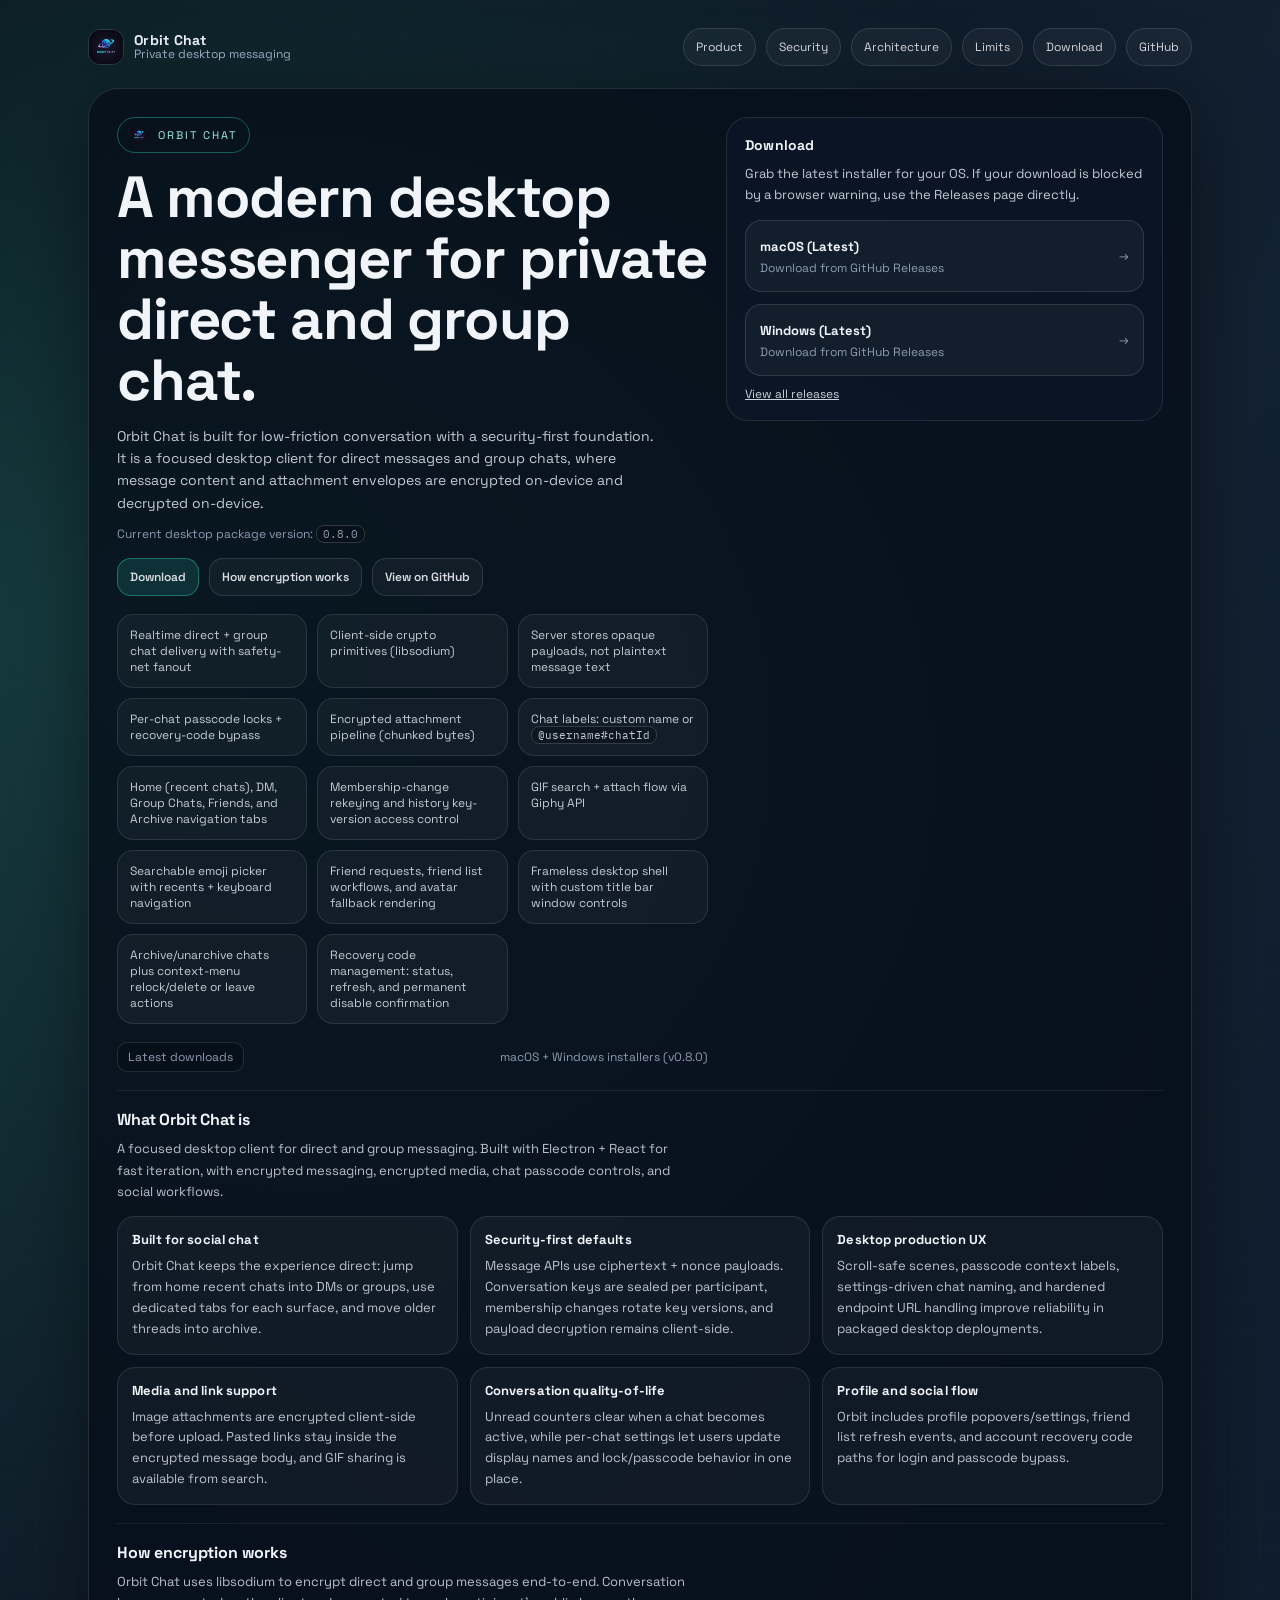
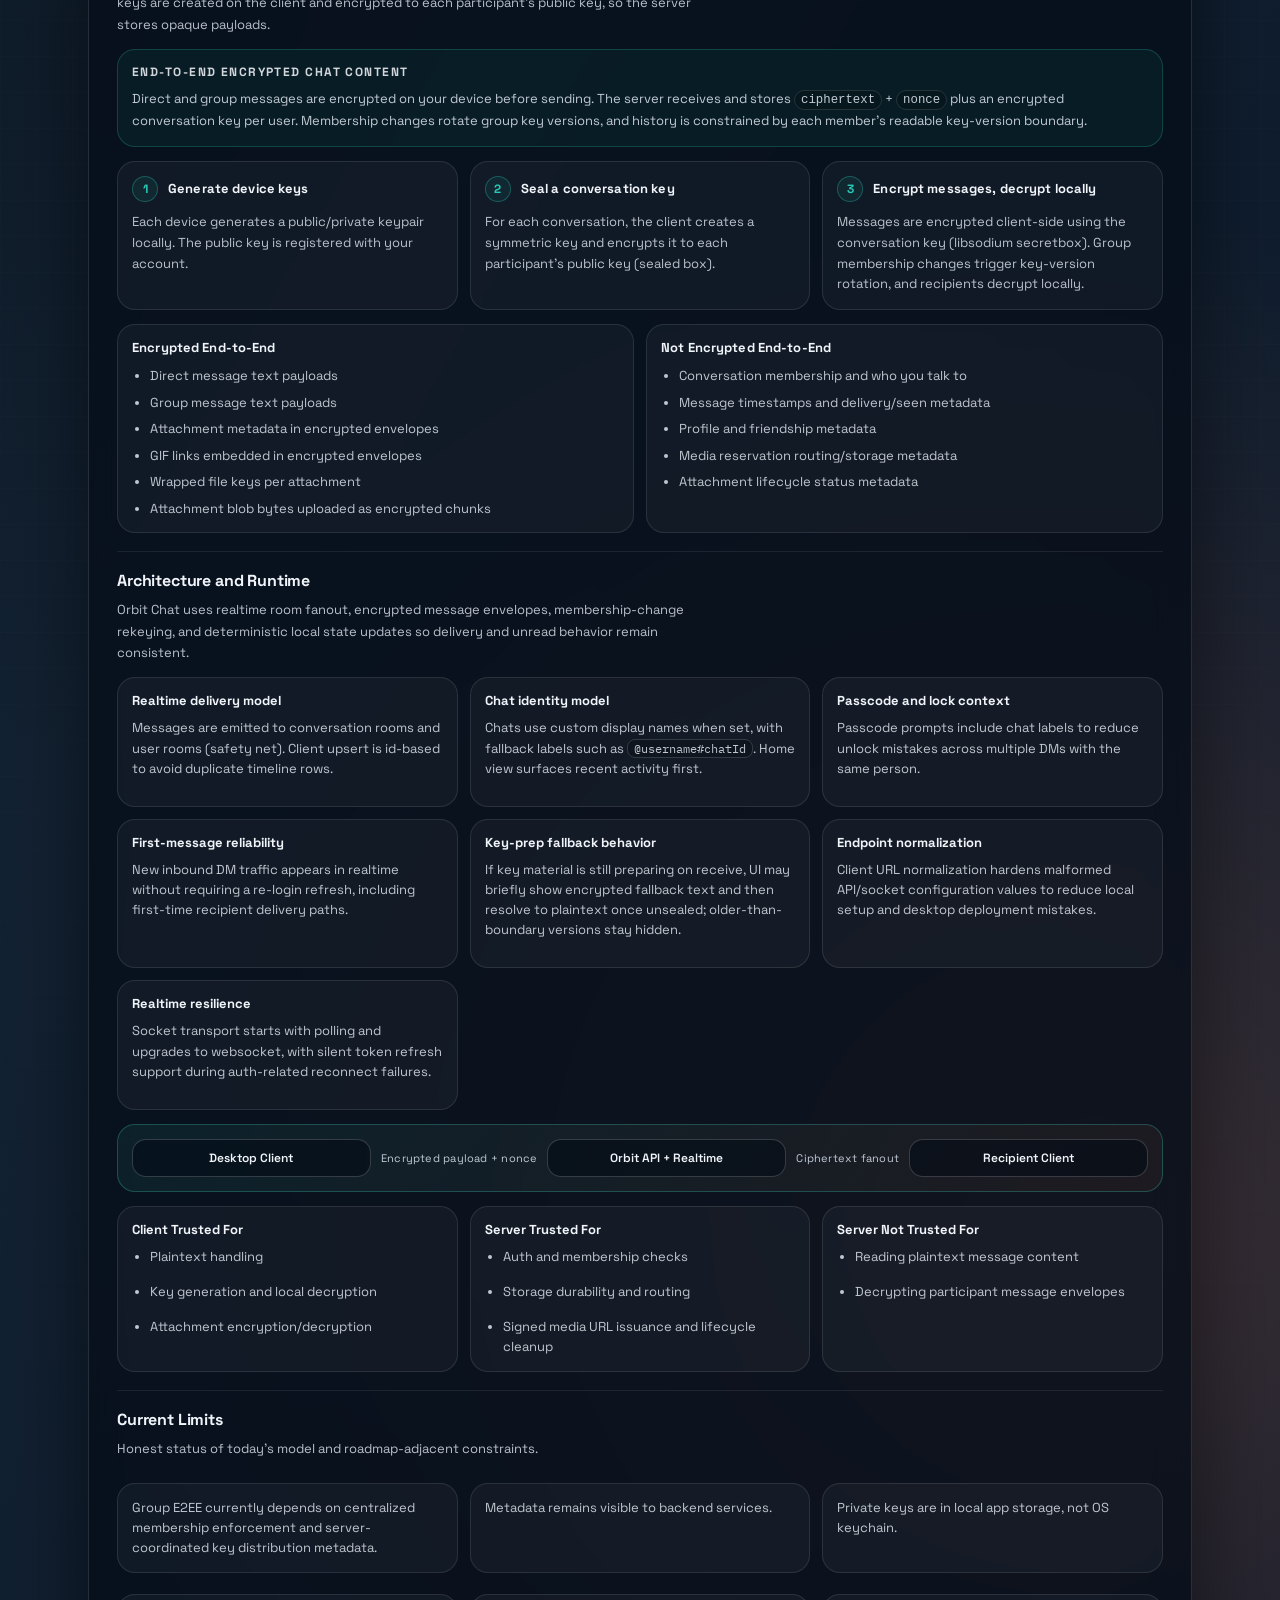
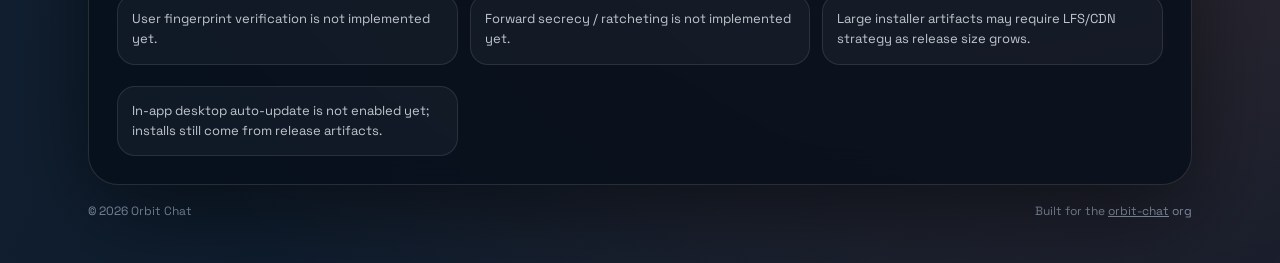
==== index.html @ 04cffc74 "Update index.html and add new binaries: bump version to 0.8.0 and enhance product descriptions" ====
<!doctype html>
<html lang="en">
  <head>
    <meta charset="UTF-8" />
    <meta name="viewport" content="width=device-width, initial-scale=1.0" />
    <title>Orbit Chat | Private Desktop Messaging</title>
    <meta
      name="description"
      content="Orbit Chat is a desktop-first private messenger with end-to-end encrypted direct and group chats, membership-change key rotation, encrypted attachments, realtime delivery, and passcode-locked chat controls."
    />

    <link rel="icon" href="assets/logo.png" />
    <link rel="preconnect" href="https://fonts.googleapis.com" />
    <link rel="preconnect" href="https://fonts.gstatic.com" crossorigin />
    <link href="https://fonts.googleapis.com/css2?family=Space+Grotesk:wght@400;500;600;700&family=IBM+Plex+Mono:wght@400;500&display=swap" rel="stylesheet" />

    <link rel="stylesheet" href="styles.css" />
  </head>
  <body>
    <div class="bg">
      <div class="container">
        <header class="nav">
          <a class="brand" href="#top" aria-label="Orbit Chat">
            <img class="logo" src="assets/logo.png" alt="Orbit Chat logo" />
            <span class="brand-title">
              <strong>Orbit Chat</strong>
              <span>Private desktop messaging</span>
            </span>
          </a>

          <nav class="nav-links" aria-label="Primary">
            <a class="pill" href="#product">Product</a>
            <a class="pill" href="#security">Security</a>
            <a class="pill" href="#architecture">Architecture</a>
            <a class="pill" href="#limits">Limits</a>
            <a class="pill" href="#download">Download</a>
            <a class="pill" href="https://github.com/orbit-chat/orbit-chat" target="_blank" rel="noreferrer">GitHub</a>
          </nav>
        </header>

        <main class="hero" id="top">
          <div class="hero-grid">
            <section>
              <div class="badge">
                <img src="assets/logo.png" alt="" aria-hidden="true" />
                Orbit Chat
              </div>

              <h1>A modern desktop messenger for private direct and group chat.</h1>
              <p class="lede">
                Orbit Chat is built for low-friction conversation with a security-first foundation. It is a focused desktop client for direct
                messages and group chats, where message content and attachment envelopes are encrypted on-device and decrypted on-device.
              </p>
              <p class="small">Current desktop package version: <span class="mono-inline">0.8.0</span></p>

              <div class="cta-row" aria-label="Primary actions">
                <a class="cta primary" href="#download">Download</a>
                <a class="cta" href="#security">How encryption works</a>
                <a class="cta" href="https://github.com/orbit-chat/orbit-chat" target="_blank" rel="noreferrer">View on GitHub</a>
              </div>

              <div class="feature-grid" aria-label="Highlights">
                <div class="feature">Realtime direct + group chat delivery with safety-net fanout</div>
                <div class="feature">Client-side crypto primitives (libsodium)</div>
                <div class="feature">Server stores opaque payloads, not plaintext message text</div>
                <div class="feature">Per-chat passcode locks + recovery-code bypass</div>
                <div class="feature">Encrypted attachment pipeline (chunked bytes)</div>
                <div class="feature">Chat labels: custom name or <span class="mono-inline">@username#chatId</span></div>
                <div class="feature">Home (recent chats), DM, Group Chats, Friends, and Archive navigation tabs</div>
                <div class="feature">Membership-change rekeying and history key-version access control</div>
                <div class="feature">GIF search + attach flow via Giphy API</div>
                <div class="feature">Searchable emoji picker with recents + keyboard navigation</div>
                <div class="feature">Friend requests, friend list workflows, and avatar fallback rendering</div>
                <div class="feature">Frameless desktop shell with custom title bar window controls</div>
                <div class="feature">Archive/unarchive chats plus context-menu relock/delete or leave actions</div>
                <div class="feature">Recovery code management: status, refresh, and permanent disable confirmation</div>
              </div>

              <div class="footer" style="margin-top: 18px">
                <div class="kbd" id="dl-status">Latest downloads</div>
                <div class="small">macOS + Windows installers (v0.8.0)</div>
              </div>
            </section>

            <aside class="card" id="download">
              <h2>Download</h2>
              <p>
                Grab the latest installer for your OS. If your download is blocked by a browser warning, use the Releases page directly.
              </p>

              <div class="downloads">
                <a
                  id="dl-macos"
                  class="dlbtn"
                  href="https://github.com/orbit-chat/orbit-chat/releases/latest"
                  aria-label="Download Orbit Chat for macOS"
                >
                  <div>
                    <strong>macOS (Latest)</strong>
                    <div><span>Download from GitHub Releases</span></div>
                  </div>
                  <span>→</span>
                </a>

                <a
                  id="dl-windows"
                  class="dlbtn"
                  href="https://github.com/orbit-chat/orbit-chat/releases/latest"
                  aria-label="Download Orbit Chat for Windows"
                >
                  <div>
                    <strong>Windows (Latest)</strong>
                    <div><span>Download from GitHub Releases</span></div>
                  </div>
                  <span>→</span>
                </a>
              </div>

              <div class="dl-meta">
                <a id="dl-all" href="https://github.com/orbit-chat/orbit-chat/releases/latest" target="_blank" rel="noreferrer">View all releases</a>
              </div>
            </aside>
          </div>

          <section class="section" id="product" aria-label="Product overview">
            <div class="section-head">
              <h2>What Orbit Chat is</h2>
              <p class="sublede">
                A focused desktop client for direct and group messaging. Built with Electron + React for fast iteration, with encrypted messaging,
                encrypted media, chat passcode controls, and social workflows.
              </p>
            </div>

            <div class="section-grid">
              <div class="panel">
                <h3>Built for social chat</h3>
                <p>
                  Orbit Chat keeps the experience direct: jump from home recent chats into DMs or groups, use dedicated tabs for each surface,
                  and move older threads into archive.
                </p>
              </div>
              <div class="panel">
                <h3>Security-first defaults</h3>
                <p>
                  Message APIs use ciphertext + nonce payloads. Conversation keys are sealed per participant, membership changes rotate key
                  versions, and payload decryption remains client-side.
                </p>
              </div>
              <div class="panel">
                <h3>Desktop production UX</h3>
                <p>
                  Scroll-safe scenes, passcode context labels, settings-driven chat naming, and hardened endpoint URL handling improve reliability in
                  packaged desktop deployments.
                </p>
              </div>
            </div>

            <div class="section-grid" style="margin-top: 12px">
              <div class="panel">
                <h3>Media and link support</h3>
                <p>
                  Image attachments are encrypted client-side before upload. Pasted links stay inside the encrypted message body, and GIF sharing is
                  available from search.
                </p>
              </div>
              <div class="panel">
                <h3>Conversation quality-of-life</h3>
                <p>
                  Unread counters clear when a chat becomes active, while per-chat settings let users update display names and lock/passcode behavior
                  in one place.
                </p>
              </div>
              <div class="panel">
                <h3>Profile and social flow</h3>
                <p>
                  Orbit includes profile popovers/settings, friend list refresh events, and account recovery code paths for login and passcode bypass.
                </p>
              </div>
            </div>
          </section>

          <section class="section" id="security" aria-label="Security and encryption">
            <div class="section-head">
              <h2>How encryption works</h2>
              <p class="sublede">
                Orbit Chat uses libsodium to encrypt direct and group messages end-to-end. Conversation keys are created on the client and encrypted
                to each participant’s public key, so the server stores opaque payloads.
              </p>
            </div>

            <div class="callout" role="note" aria-label="Encryption note">
              <div class="callout-title">End-to-end encrypted chat content</div>
              <div class="callout-body">
                Direct and group messages are encrypted on your device before sending. The server receives and stores
                <span class="mono">ciphertext</span> + <span class="mono">nonce</span> plus an encrypted conversation key per user.
                Membership changes rotate group key versions, and history is constrained by each member’s readable key-version boundary.
              </div>
            </div>

            <div class="steps" aria-label="Encryption steps">
              <div class="step">
                <div class="step-top">
                  <span class="step-num">1</span>
                  <h3>Generate device keys</h3>
                </div>
                <p>
                  Each device generates a public/private keypair locally. The public key is registered with your account.
                </p>
              </div>

              <div class="step">
                <div class="step-top">
                  <span class="step-num">2</span>
                  <h3>Seal a conversation key</h3>
                </div>
                <p>
                  For each conversation, the client creates a symmetric key and encrypts it to each participant’s public key (sealed box).
                </p>
              </div>

              <div class="step">
                <div class="step-top">
                  <span class="step-num">3</span>
                  <h3>Encrypt messages, decrypt locally</h3>
                </div>
                <p>
                  Messages are encrypted client-side using the conversation key (libsodium secretbox). Group membership changes trigger key-version
                  rotation, and recipients decrypt locally.
                </p>
              </div>
            </div>

            <div class="split-lists">
              <div class="list-card">
                <h3>Encrypted End-to-End</h3>
                <ul>
                  <li>Direct message text payloads</li>
                  <li>Group message text payloads</li>
                  <li>Attachment metadata in encrypted envelopes</li>
                  <li>GIF links embedded in encrypted envelopes</li>
                  <li>Wrapped file keys per attachment</li>
                  <li>Attachment blob bytes uploaded as encrypted chunks</li>
                </ul>
              </div>
              <div class="list-card">
                <h3>Not Encrypted End-to-End</h3>
                <ul>
                  <li>Conversation membership and who you talk to</li>
                  <li>Message timestamps and delivery/seen metadata</li>
                  <li>Profile and friendship metadata</li>
                  <li>Media reservation routing/storage metadata</li>
                  <li>Attachment lifecycle status metadata</li>
                </ul>
              </div>
            </div>
          </section>

          <section class="section" id="architecture" aria-label="Architecture details">
            <div class="section-head">
              <h2>Architecture and Runtime</h2>
              <p class="sublede">
                Orbit Chat uses realtime room fanout, encrypted message envelopes, membership-change rekeying, and deterministic local state updates
                so delivery and unread behavior remain consistent.
              </p>
            </div>

            <div class="runtime-grid">
              <div class="runtime-card">
                <h3>Realtime delivery model</h3>
                <p>Messages are emitted to conversation rooms and user rooms (safety net). Client upsert is id-based to avoid duplicate timeline rows.</p>
              </div>
              <div class="runtime-card">
                <h3>Chat identity model</h3>
                <p>Chats use custom display names when set, with fallback labels such as <span class="mono-inline">@username#chatId</span>. Home view surfaces recent activity first.</p>
              </div>
              <div class="runtime-card">
                <h3>Passcode and lock context</h3>
                <p>Passcode prompts include chat labels to reduce unlock mistakes across multiple DMs with the same person.</p>
              </div>
            </div>

            <div class="runtime-grid" style="margin-top: 12px">
              <div class="runtime-card">
                <h3>First-message reliability</h3>
                <p>New inbound DM traffic appears in realtime without requiring a re-login refresh, including first-time recipient delivery paths.</p>
              </div>
              <div class="runtime-card">
                <h3>Key-prep fallback behavior</h3>
                <p>If key material is still preparing on receive, UI may briefly show encrypted fallback text and then resolve to plaintext once unsealed; older-than-boundary versions stay hidden.</p>
              </div>
              <div class="runtime-card">
                <h3>Endpoint normalization</h3>
                <p>Client URL normalization hardens malformed API/socket configuration values to reduce local setup and desktop deployment mistakes.</p>
              </div>
              <div class="runtime-card">
                <h3>Realtime resilience</h3>
                <p>Socket transport starts with polling and upgrades to websocket, with silent token refresh support during auth-related reconnect failures.</p>
              </div>
            </div>

            <div class="arch-flow" aria-label="System flow overview">
              <div class="flow-node">Desktop Client</div>
              <div class="flow-arrow">Encrypted payload + nonce</div>
              <div class="flow-node">Orbit API + Realtime</div>
              <div class="flow-arrow">Ciphertext fanout</div>
              <div class="flow-node">Recipient Client</div>
            </div>

            <div class="trust-grid">
              <div class="trust-card">
                <h3>Client Trusted For</h3>
                <ul>
                  <li>Plaintext handling</li>
                  <li>Key generation and local decryption</li>
                  <li>Attachment encryption/decryption</li>
                </ul>
              </div>
              <div class="trust-card">
                <h3>Server Trusted For</h3>
                <ul>
                  <li>Auth and membership checks</li>
                  <li>Storage durability and routing</li>
                  <li>Signed media URL issuance and lifecycle cleanup</li>
                </ul>
              </div>
              <div class="trust-card">
                <h3>Server Not Trusted For</h3>
                <ul>
                  <li>Reading plaintext message content</li>
                  <li>Decrypting participant message envelopes</li>
                </ul>
              </div>
            </div>
          </section>

          <section class="section" id="limits" aria-label="Current limits">
            <div class="section-head">
              <h2>Current Limits</h2>
              <p class="sublede">
                Honest status of today’s model and roadmap-adjacent constraints.
              </p>
            </div>

            <div class="limits-grid">
              <div class="limit">Group E2EE currently depends on centralized membership enforcement and server-coordinated key distribution metadata.</div>
              <div class="limit">Metadata remains visible to backend services.</div>
              <div class="limit">Private keys are in local app storage, not OS keychain.</div>
              <div class="limit">User fingerprint verification is not implemented yet.</div>
              <div class="limit">Forward secrecy / ratcheting is not implemented yet.</div>
              <div class="limit">Large installer artifacts may require LFS/CDN strategy as release size grows.</div>
              <div class="limit">In-app desktop auto-update is not enabled yet; installs still come from release artifacts.</div>
            </div>
          </section>
        </main>

        <footer class="footer">
          <div>© <span id="year"></span> Orbit Chat</div>
          <div class="small">Built for the <a href="https://github.com/orbit-chat" target="_blank" rel="noreferrer">orbit-chat</a> org</div>
        </footer>
      </div>
    </div>

    <script>
      document.getElementById("year").textContent = String(new Date().getFullYear());
    </script>
  </body>
</html>
---- styles.css ----
:root {
  --bg0: #071018;
  --bg1: #0b1420;
  --panel: rgba(6, 14, 25, 0.78);
  --panel2: rgba(12, 24, 41, 0.74);
  --border: rgba(255, 255, 255, 0.12);
  --text: #f1f5f9;
  --muted: #9fb4cc;
  --accent: #47dfc6;
  --accent-warm: #ff8a5b;
  --danger: #fb7185;
  --shadow: 0 24px 90px rgba(0, 0, 0, 0.5);
}

* {
  box-sizing: border-box;
}

html,
body {
  height: 100%;
}

html {
  scroll-behavior: smooth;
}

body {
  margin: 0;
  font-family: "Space Grotesk", "Segoe UI", system-ui, -apple-system, sans-serif;
  color: var(--text);
  background: var(--bg1);
}

a {
  color: inherit;
}

a:focus-visible,
button:focus-visible {
  outline: 2px solid rgba(45, 212, 191, 0.55);
  outline-offset: 2px;
}

.bg {
  min-height: 100vh;
  position: relative;
  overflow: hidden;
  background: var(--bg1);
}

.bg::before {
  content: "";
  position: absolute;
  inset: 0;
  pointer-events: none;
  background:
    radial-gradient(circle at 10% 18%, rgba(71, 223, 198, 0.2), transparent 33%),
    radial-gradient(circle at 86% 82%, rgba(255, 138, 91, 0.18), transparent 34%),
    linear-gradient(120deg, var(--bg0) 0%, #132233 44%, #0a1729 100%);
}

.bg::after {
  content: "";
  position: absolute;
  inset: 0;
  pointer-events: none;
  background-image: linear-gradient(rgba(255, 255, 255, 0.04) 1px, transparent 1px),
    linear-gradient(90deg, rgba(255, 255, 255, 0.03) 1px, transparent 1px);
  background-size: 36px 36px;
  mask-image: radial-gradient(circle at center, black 35%, transparent 100%);
  opacity: 0.28;
}

.container {
  position: relative;
  z-index: 1;
  max-width: 1140px;
  margin: 0 auto;
  padding: 28px 18px 44px;
}

.nav {
  display: flex;
  align-items: center;
  justify-content: space-between;
  gap: 12px;
}

.brand {
  display: inline-flex;
  align-items: center;
  gap: 10px;
  text-decoration: none;
}

.logo {
  width: 36px;
  height: 36px;
  border-radius: 12px;
  object-fit: cover;
  border: 1px solid rgba(255, 255, 255, 0.12);
}

.brand-title {
  display: flex;
  flex-direction: column;
  line-height: 1.1;
}

.brand-title strong {
  font-size: 14px;
  letter-spacing: 0.02em;
}

.brand-title span {
  font-size: 12px;
  color: var(--muted);
}

.nav-links {
  display: inline-flex;
  align-items: center;
  gap: 10px;
}

.pill {
  display: inline-flex;
  align-items: center;
  gap: 8px;
  padding: 10px 12px;
  border-radius: 999px;
  border: 1px solid rgba(255, 255, 255, 0.12);
  background: rgba(255, 255, 255, 0.04);
  text-decoration: none;
  font-size: 12px;
  color: rgba(229, 231, 235, 0.95);
  transition: transform 260ms cubic-bezier(0.22, 1, 0.36, 1), border-color 260ms ease, background 260ms ease, box-shadow 260ms ease;
}

.pill:hover {
  transform: translateY(-2px);
  border-color: rgba(255, 255, 255, 0.22);
  background: rgba(255, 255, 255, 0.06);
  box-shadow: 0 10px 24px rgba(0, 0, 0, 0.24);
}

.pill:active {
  transform: translateY(-1px) scale(0.99);
}

.hero {
  margin-top: 22px;
  border-radius: 30px;
  border: 1px solid var(--border);
  background: var(--panel);
  box-shadow: var(--shadow);
  backdrop-filter: blur(18px);
  -webkit-backdrop-filter: blur(18px);
  padding: 28px;
}

.hero-grid {
  display: grid;
  gap: 18px;
}

@media (min-width: 920px) {
  .hero-grid {
    grid-template-columns: 1.15fr 0.85fr;
    align-items: start;
  }
}

.badge {
  display: inline-flex;
  align-items: center;
  gap: 10px;
  border-radius: 999px;
  border: 1px solid rgba(45, 212, 191, 0.38);
  padding: 8px 12px;
  font-size: 11px;
  text-transform: uppercase;
  letter-spacing: 0.18em;
  color: #9af4e4;
  width: fit-content;
}

.badge img {
  width: 18px;
  height: 18px;
  border-radius: 999px;
  object-fit: cover;
}

h1 {
  margin: 14px 0 0;
  font-size: 42px;
  line-height: 1.05;
  letter-spacing: -0.02em;
}

@media (min-width: 680px) {
  h1 {
    font-size: 58px;
  }
}

.lede {
  margin: 14px 0 0;
  color: rgba(226, 232, 240, 0.86);
  font-size: 14px;
  line-height: 1.6;
  max-width: 60ch;
}

.cta-row {
  margin-top: 16px;
  display: flex;
  flex-wrap: wrap;
  gap: 10px;
}

.cta {
  display: inline-flex;
  align-items: center;
  justify-content: center;
  padding: 10px 12px;
  border-radius: 14px;
  border: 1px solid rgba(255, 255, 255, 0.12);
  background: rgba(255, 255, 255, 0.04);
  text-decoration: none;
  font-size: 12px;
  font-weight: 600;
  color: rgba(229, 231, 235, 0.95);
  transition: transform 260ms cubic-bezier(0.22, 1, 0.36, 1), border-color 260ms ease, background 260ms ease, box-shadow 260ms ease;
}

.cta:hover {
  transform: translateY(-2px);
  border-color: rgba(255, 255, 255, 0.22);
  background: rgba(255, 255, 255, 0.06);
  box-shadow: 0 10px 24px rgba(0, 0, 0, 0.24);
}

.cta:active {
  transform: translateY(-1px) scale(0.99);
}

.cta.primary {
  border-color: rgba(45, 212, 191, 0.4);
  background: rgba(45, 212, 191, 0.14);
}

.cta.primary:hover {
  border-color: rgba(45, 212, 191, 0.55);
  background: rgba(45, 212, 191, 0.18);
}

.feature-grid {
  margin-top: 18px;
  display: grid;
  gap: 10px;
}

@media (min-width: 640px) {
  .feature-grid {
    grid-template-columns: repeat(2, 1fr);
  }
}

@media (min-width: 980px) {
  .feature-grid {
    grid-template-columns: repeat(3, 1fr);
  }
}

.feature {
  border-radius: 16px;
  border: 1px solid rgba(255, 255, 255, 0.1);
  background: rgba(255, 255, 255, 0.04);
  padding: 12px;
  font-size: 12px;
  color: rgba(226, 232, 240, 0.86);
}

.mono-inline {
  font-family: "IBM Plex Mono", ui-monospace, SFMono-Regular, Menlo, Monaco, Consolas, "Liberation Mono", "Courier New", monospace;
  font-size: 0.92em;
  padding: 1px 6px;
  border-radius: 8px;
  border: 1px solid rgba(255, 255, 255, 0.16);
  background: rgba(0, 0, 0, 0.2);
}

.card {
  border-radius: 22px;
  border: 1px solid rgba(255, 255, 255, 0.1);
  background: var(--panel2);
  padding: 18px;
}

.card h2 {
  margin: 0;
  font-size: 14px;
  letter-spacing: 0.01em;
}

.card p {
  margin: 10px 0 0;
  font-size: 13px;
  line-height: 1.6;
  color: rgba(226, 232, 240, 0.86);
}

.downloads {
  display: grid;
  gap: 12px;
  margin-top: 14px;
}

.dlbtn {
  display: flex;
  align-items: center;
  justify-content: space-between;
  gap: 12px;
  width: 100%;
  border: 1px solid rgba(255, 255, 255, 0.12);
  background: rgba(255, 255, 255, 0.04);
  color: var(--text);
  border-radius: 16px;
  padding: 14px 14px;
  text-decoration: none;
  transition: transform 280ms cubic-bezier(0.22, 1, 0.36, 1), border-color 280ms ease, background 280ms ease, box-shadow 280ms ease;
}

.dlbtn:hover {
  transform: translateY(-2px);
  border-color: rgba(45, 212, 191, 0.35);
  background: rgba(45, 212, 191, 0.07);
  box-shadow: 0 12px 28px rgba(10, 20, 30, 0.35);
}

.dlbtn:active {
  transform: translateY(-1px) scale(0.995);
}

.dlbtn strong {
  font-size: 13px;
}

.section {
  margin-top: 18px;
  padding-top: 18px;
  border-top: 1px solid rgba(255, 255, 255, 0.08);
}

.section-head {
  display: grid;
  gap: 8px;
}

.section h2 {
  margin: 0;
  font-size: 16px;
  letter-spacing: -0.01em;
}

.sublede {
  margin: 0;
  max-width: 72ch;
  color: rgba(226, 232, 240, 0.82);
  font-size: 13px;
  line-height: 1.65;
}

.section-grid {
  margin-top: 14px;
  display: grid;
  gap: 12px;
}

@media (min-width: 860px) {
  .section-grid {
    grid-template-columns: repeat(3, 1fr);
  }
}

.panel {
  border-radius: 18px;
  border: 1px solid rgba(255, 255, 255, 0.1);
  background: rgba(255, 255, 255, 0.04);
  padding: 14px;
}

.panel h3 {
  margin: 0;
  font-size: 13px;
  letter-spacing: 0.01em;
}

.panel p {
  margin: 8px 0 0;
  font-size: 13px;
  line-height: 1.6;
  color: rgba(226, 232, 240, 0.82);
}

.callout {
  margin-top: 14px;
  border-radius: 18px;
  border: 1px solid rgba(45, 212, 191, 0.22);
  background: rgba(45, 212, 191, 0.06);
  padding: 14px;
}

.callout-title {
  font-size: 12px;
  letter-spacing: 0.12em;
  text-transform: uppercase;
  color: rgba(229, 231, 235, 0.92);
  font-weight: 700;
}

.callout-body {
  margin-top: 8px;
  color: rgba(226, 232, 240, 0.86);
  font-size: 13px;
  line-height: 1.65;
}

.mono {
  font-family: ui-monospace, SFMono-Regular, Menlo, Monaco, Consolas, "Liberation Mono", "Courier New", monospace;
  font-size: 0.95em;
  padding: 2px 6px;
  border-radius: 10px;
  border: 1px solid rgba(255, 255, 255, 0.12);
  background: rgba(0, 0, 0, 0.2);
}

.steps {
  margin-top: 14px;
  display: grid;
  gap: 12px;
}

@media (min-width: 860px) {
  .steps {
    grid-template-columns: repeat(3, 1fr);
  }
}

.step {
  border-radius: 18px;
  border: 1px solid rgba(255, 255, 255, 0.1);
  background: rgba(255, 255, 255, 0.04);
  padding: 14px;
}

.step-top {
  display: flex;
  align-items: center;
  gap: 10px;
}

.step-num {
  width: 26px;
  height: 26px;
  border-radius: 999px;
  display: inline-flex;
  align-items: center;
  justify-content: center;
  font-weight: 700;
  font-size: 12px;
  border: 1px solid rgba(45, 212, 191, 0.3);
  color: rgba(45, 212, 191, 0.95);
  background: rgba(45, 212, 191, 0.08);
}

.step h3 {
  margin: 0;
  font-size: 13px;
  letter-spacing: 0.01em;
}

.step p {
  margin: 10px 0 0;
  font-size: 13px;
  line-height: 1.6;
  color: rgba(226, 232, 240, 0.82);
}

.split-lists {
  margin-top: 14px;
  display: grid;
  gap: 12px;
}

@media (min-width: 860px) {
  .split-lists {
    grid-template-columns: repeat(2, 1fr);
  }
}

.list-card {
  border-radius: 18px;
  border: 1px solid rgba(255, 255, 255, 0.1);
  background: rgba(255, 255, 255, 0.04);
  padding: 14px;
}

.list-card h3 {
  margin: 0;
  font-size: 13px;
  letter-spacing: 0.01em;
}

.list-card ul {
  margin: 10px 0 0;
  padding-left: 18px;
  display: grid;
  gap: 7px;
}

.list-card li {
  color: rgba(226, 232, 240, 0.84);
  font-size: 13px;
  line-height: 1.5;
}

.runtime-grid,
.trust-grid,
.limits-grid {
  margin-top: 14px;
  display: grid;
  gap: 12px;
}

@media (min-width: 860px) {
  .runtime-grid,
  .trust-grid,
  .limits-grid {
    grid-template-columns: repeat(3, 1fr);
  }
}

.runtime-card,
.trust-card,
.limit {
  border-radius: 18px;
  border: 1px solid rgba(255, 255, 255, 0.1);
  background: rgba(255, 255, 255, 0.04);
  padding: 14px;
}

.runtime-card h3,
.trust-card h3 {
  margin: 0;
  font-size: 13px;
}

.runtime-card p,
.trust-card li,
.limit {
  margin-top: 9px;
  color: rgba(226, 232, 240, 0.84);
  font-size: 13px;
  line-height: 1.55;
}

.trust-card ul {
  margin: 0;
  padding-left: 18px;
  display: grid;
  gap: 6px;
}

.arch-flow {
  margin-top: 14px;
  border-radius: 18px;
  border: 1px solid rgba(71, 223, 198, 0.26);
  background: linear-gradient(135deg, rgba(71, 223, 198, 0.08), rgba(255, 138, 91, 0.06));
  padding: 14px;
  display: grid;
  gap: 10px;
}

@media (min-width: 860px) {
  .arch-flow {
    grid-template-columns: 1fr auto 1fr auto 1fr;
    align-items: center;
  }
}

.flow-node {
  border: 1px solid rgba(255, 255, 255, 0.18);
  background: rgba(4, 12, 21, 0.62);
  border-radius: 14px;
  padding: 10px;
  text-align: center;
  font-size: 12px;
  font-weight: 600;
}

.flow-arrow {
  text-align: center;
  font-size: 11px;
  color: rgba(203, 213, 225, 0.95);
  letter-spacing: 0.02em;
}

.dlbtn span {
  font-size: 12px;
  color: rgba(148, 163, 184, 0.95);
}

.dl-meta {
  font-size: 12px;
  color: rgba(148, 163, 184, 0.95);
  margin-top: 10px;
}

.dl-meta a {
  color: rgba(226, 232, 240, 0.9);
  transition: color 220ms ease;
}

.dl-meta a:hover {
  color: #ffffff;
}

.footer {
  margin-top: 18px;
  display: flex;
  flex-wrap: wrap;
  gap: 10px;
  justify-content: space-between;
  align-items: center;
  color: rgba(148, 163, 184, 0.95);
  font-size: 12px;
}

.small {
  font-size: 12px;
  color: rgba(148, 163, 184, 0.95);
}

.kbd {
  border-radius: 10px;
  border: 1px solid rgba(255, 255, 255, 0.12);
  background: rgba(0, 0, 0, 0.2);
  padding: 6px 10px;
  font-size: 12px;
}

@media (prefers-reduced-motion: reduce) {
  html {
    scroll-behavior: auto;
  }

  .pill,
  .cta,
  .dlbtn,
  .dl-meta a {
    transition: none;
  }

  .pill:hover,
  .cta:hover,
  .dlbtn:hover,
  .pill:active,
  .cta:active,
  .dlbtn:active {
    transform: none;
    box-shadow: none;
  }
}
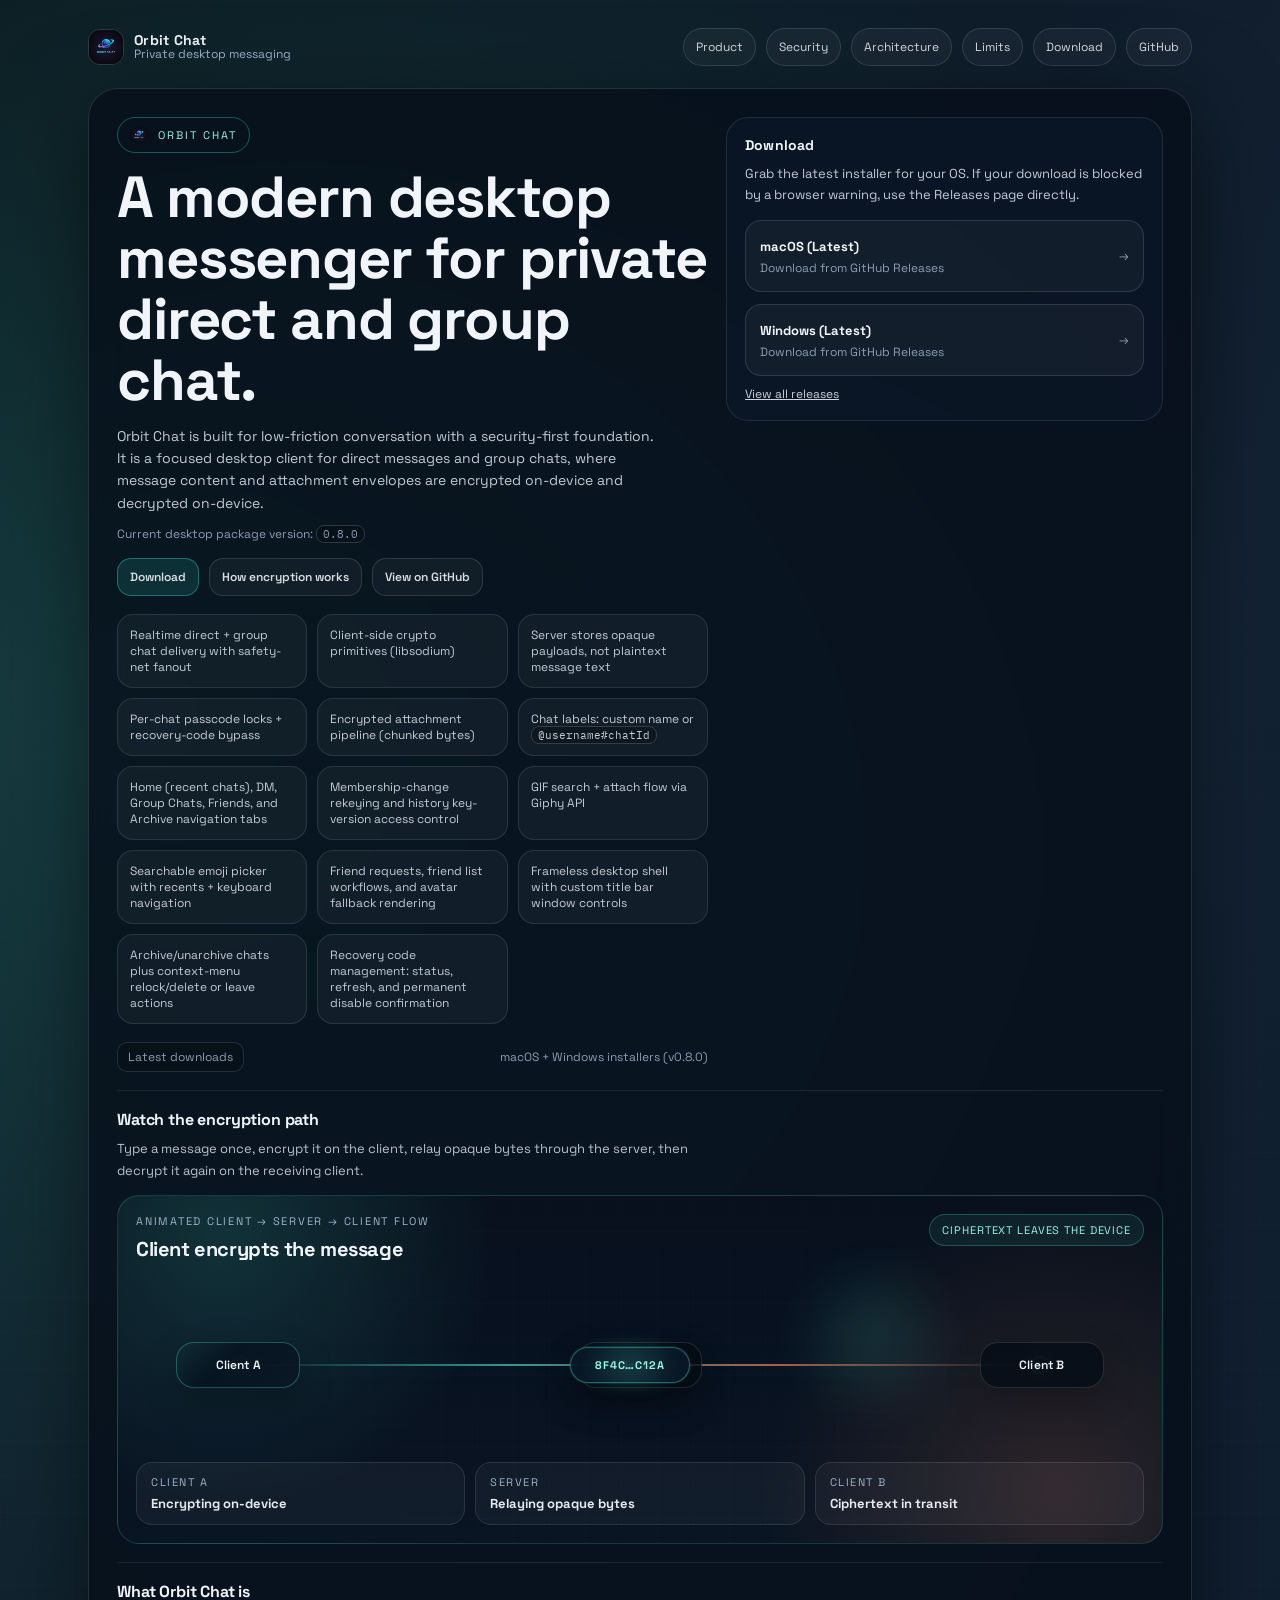
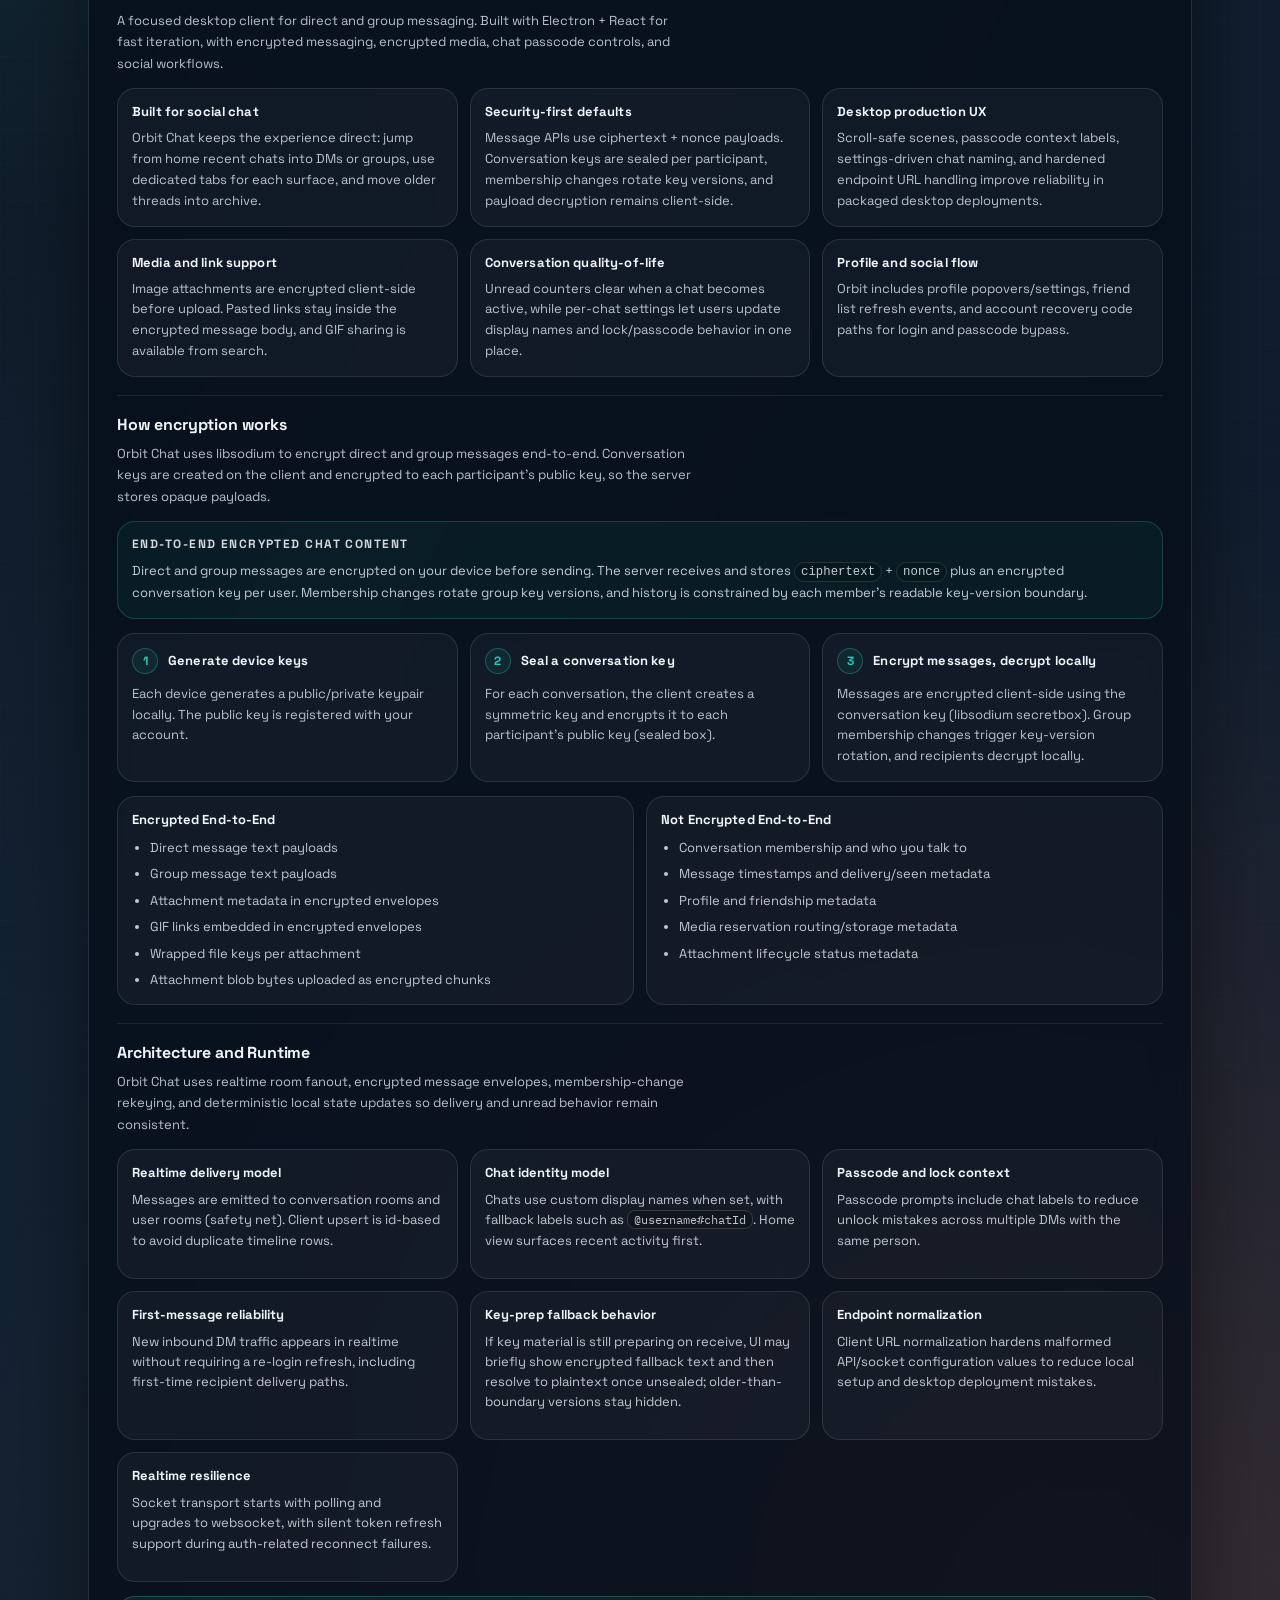
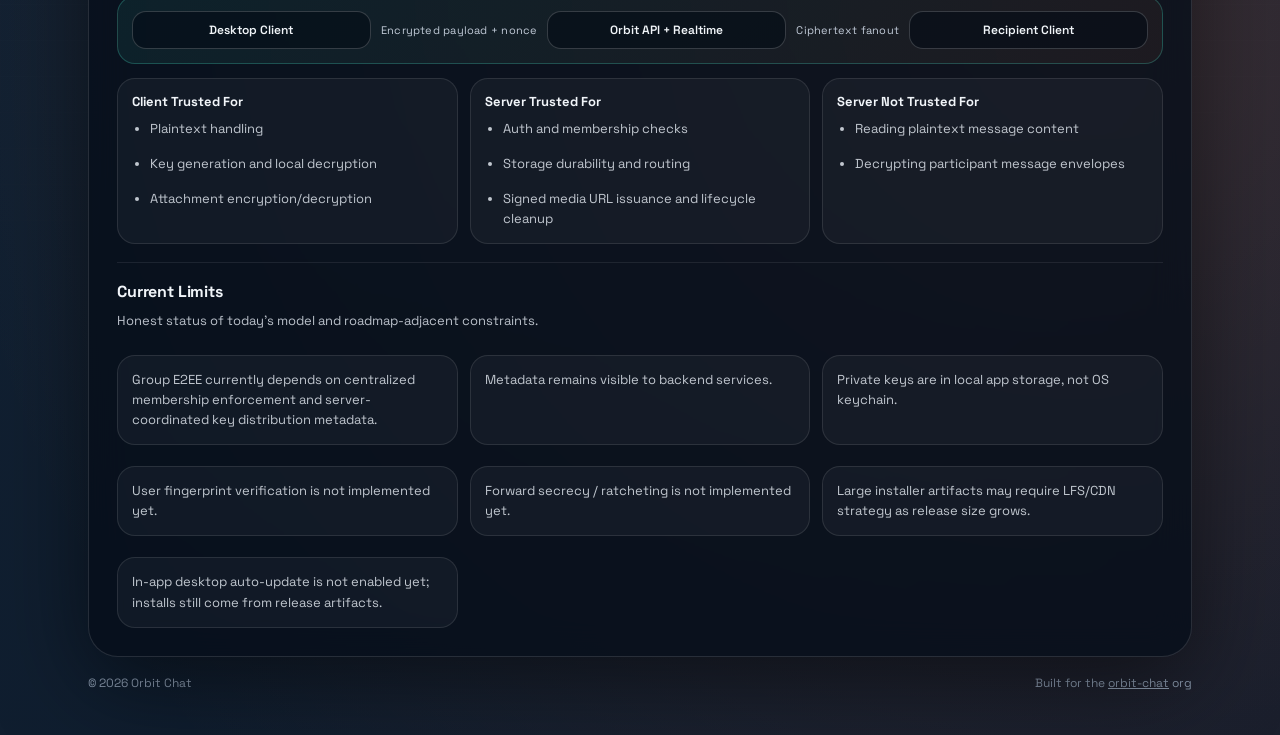
==== commit db8a981e: "Add encryption demo section with animated visualization and styling" ====
--- a/index.html
+++ b/index.html
@@ -122,6 +122,49 @@
             </aside>
           </div>
 
+          <section class="section encryption-demo" id="encryption-demo" aria-label="Encryption flow visualization">
+            <div class="section-head">
+              <h2>Watch the encryption path</h2>
+              <p class="sublede">
+                Type a message once, encrypt it on the client, relay opaque bytes through the server, then decrypt it again on the receiving client.
+              </p>
+            </div>
+
+            <div class="encryption-card card" data-phase="0">
+              <div class="encryption-card-top">
+                <div>
+                  <div class="encryption-kicker">Animated client → server → client flow</div>
+                  <h3 id="encryption-title">Client types plaintext</h3>
+                </div>
+                <div class="encryption-badge" id="encryption-badge">Plaintext stays local</div>
+              </div>
+
+              <div class="encryption-track" id="encryption-track" aria-hidden="true">
+                <div class="encryption-line"></div>
+                <div class="encryption-node encryption-node-left">Client A</div>
+                <div class="encryption-node encryption-node-center">Server</div>
+                <div class="encryption-node encryption-node-right">Client B</div>
+                <div class="encryption-packet" id="encryption-packet">Meet at 3?</div>
+                <div class="encryption-glow"></div>
+              </div>
+
+              <div class="encryption-status-grid">
+                <div class="encryption-status" id="encryption-left-status">
+                  <span>Client A</span>
+                  <strong>Typing plaintext</strong>
+                </div>
+                <div class="encryption-status" id="encryption-server-status">
+                  <span>Server</span>
+                  <strong>Cannot read message</strong>
+                </div>
+                <div class="encryption-status" id="encryption-right-status">
+                  <span>Client B</span>
+                  <strong>Waiting to decrypt</strong>
+                </div>
+              </div>
+            </div>
+          </section>
+
           <section class="section" id="product" aria-label="Product overview">
             <div class="section-head">
               <h2>What Orbit Chat is</h2>
@@ -362,6 +405,84 @@
 
     <script>
       document.getElementById("year").textContent = String(new Date().getFullYear());
+
+      (() => {
+        const prefersReducedMotion = window.matchMedia("(prefers-reduced-motion: reduce)").matches;
+        const track = document.getElementById("encryption-track");
+        const title = document.getElementById("encryption-title");
+        const badge = document.getElementById("encryption-badge");
+        const packet = document.getElementById("encryption-packet");
+        const leftStatus = document.getElementById("encryption-left-status");
+        const serverStatus = document.getElementById("encryption-server-status");
+        const rightStatus = document.getElementById("encryption-right-status");
+
+        if (!track || !title || !badge || !packet || !leftStatus || !serverStatus || !rightStatus) return;
+
+        const phases = [
+          {
+            title: "Client types plaintext",
+            badge: "Plaintext stays local",
+            packet: "Meet at 3?",
+            phase: 0,
+            left: "Typing plaintext",
+            server: "Cannot read message",
+            right: "Waiting to decrypt",
+            packetLeft: "10%",
+          },
+          {
+            title: "Client encrypts the message",
+            badge: "Ciphertext leaves the device",
+            packet: "8f4c…c12a",
+            phase: 1,
+            left: "Encrypting on-device",
+            server: "Relaying opaque bytes",
+            right: "Ciphertext in transit",
+            packetLeft: "49%",
+          },
+          {
+            title: "Server relays opaque payloads",
+            badge: "Server cannot decrypt",
+            packet: "opaque payload",
+            phase: 2,
+            left: "Sent securely",
+            server: "Forwarding ciphertext only",
+            right: "Still encrypted",
+            packetLeft: "50%",
+          },
+          {
+            title: "Client B decrypts locally",
+            badge: "Plaintext restored on receive",
+            packet: "Meet at 3?",
+            phase: 3,
+            left: "Done sending",
+            server: "Never saw plaintext",
+            right: "Plaintext restored",
+            packetLeft: "88%",
+          },
+        ];
+
+        let index = 0;
+
+        const applyPhase = (phase) => {
+          track.dataset.phase = String(phase.phase);
+          title.textContent = phase.title;
+          badge.textContent = phase.badge;
+          packet.textContent = phase.packet;
+          packet.style.left = phase.packetLeft;
+          leftStatus.querySelector("strong").textContent = phase.left;
+          serverStatus.querySelector("strong").textContent = phase.server;
+          rightStatus.querySelector("strong").textContent = phase.right;
+        };
+
+        applyPhase(phases[index]);
+
+        if (prefersReducedMotion) return;
+
+        window.setInterval(() => {
+          index = (index + 1) % phases.length;
+          applyPhase(phases[index]);
+        }, 2600);
+      })();
     </script>
   </body>
 </html>
--- a/styles.css
+++ b/styles.css
@@ -609,6 +609,263 @@
   letter-spacing: 0.02em;
 }
 
+.encryption-demo {
+  position: relative;
+}
+
+.encryption-card {
+  margin-top: 14px;
+  position: relative;
+  overflow: hidden;
+  border: 1px solid rgba(71, 223, 198, 0.2);
+  background:
+    radial-gradient(circle at 10% 10%, rgba(71, 223, 198, 0.16), transparent 28%),
+    radial-gradient(circle at 90% 85%, rgba(255, 138, 91, 0.14), transparent 30%),
+    linear-gradient(180deg, rgba(8, 17, 29, 0.94), rgba(10, 22, 36, 0.9));
+}
+
+.encryption-card::before {
+  content: "";
+  position: absolute;
+  inset: -1px;
+  pointer-events: none;
+  background-image: linear-gradient(rgba(255, 255, 255, 0.025) 1px, transparent 1px),
+    linear-gradient(90deg, rgba(255, 255, 255, 0.02) 1px, transparent 1px);
+  background-size: 36px 36px;
+  mask-image: radial-gradient(circle at center, black 34%, transparent 100%);
+  opacity: 0.5;
+}
+
+.encryption-card-top {
+  position: relative;
+  z-index: 1;
+  display: flex;
+  justify-content: space-between;
+  gap: 12px;
+  align-items: flex-start;
+}
+
+.encryption-kicker {
+  color: rgba(159, 180, 204, 0.98);
+  font-size: 11px;
+  text-transform: uppercase;
+  letter-spacing: 0.16em;
+}
+
+.encryption-card h3 {
+  margin: 8px 0 0;
+  font-size: 20px;
+  letter-spacing: -0.02em;
+}
+
+.encryption-badge {
+  flex: none;
+  border-radius: 999px;
+  border: 1px solid rgba(71, 223, 198, 0.28);
+  background: rgba(71, 223, 198, 0.08);
+  color: #9af4e4;
+  font-size: 11px;
+  letter-spacing: 0.08em;
+  text-transform: uppercase;
+  padding: 8px 12px;
+}
+
+.encryption-track {
+  position: relative;
+  height: 170px;
+  margin-top: 18px;
+  z-index: 1;
+}
+
+.encryption-line {
+  position: absolute;
+  left: 10%;
+  right: 10%;
+  top: 50%;
+  height: 2px;
+  transform: translateY(-50%);
+  background: linear-gradient(90deg, transparent, rgba(71, 223, 198, 0.65), rgba(255, 138, 91, 0.65), transparent);
+  box-shadow: 0 0 24px rgba(71, 223, 198, 0.18);
+}
+
+.encryption-line::before,
+.encryption-line::after {
+  content: "";
+  position: absolute;
+  top: 50%;
+  width: 16px;
+  height: 16px;
+  border-radius: 999px;
+  transform: translateY(-50%);
+  border: 1px solid rgba(71, 223, 198, 0.34);
+  background: rgba(71, 223, 198, 0.08);
+  box-shadow: 0 0 18px rgba(71, 223, 198, 0.2);
+}
+
+.encryption-line::before {
+  left: -6px;
+}
+
+.encryption-line::after {
+  right: -6px;
+}
+
+.encryption-node {
+  position: absolute;
+  top: 50%;
+  transform: translateY(-50%);
+  border-radius: 18px;
+  border: 1px solid rgba(255, 255, 255, 0.12);
+  background: rgba(4, 12, 21, 0.78);
+  padding: 14px 16px;
+  font-size: 12px;
+  font-weight: 600;
+  letter-spacing: 0.01em;
+  min-width: 124px;
+  text-align: center;
+  box-shadow: 0 14px 36px rgba(0, 0, 0, 0.22);
+}
+
+.encryption-node::before {
+  content: "";
+  position: absolute;
+  inset: -1px;
+  border-radius: inherit;
+  pointer-events: none;
+  background: linear-gradient(135deg, rgba(71, 223, 198, 0.12), transparent 40%, rgba(255, 255, 255, 0.02));
+  opacity: 0;
+  transition: opacity 300ms ease;
+}
+
+.encryption-node-left {
+  left: 4%;
+}
+
+.encryption-node-center {
+  left: 50%;
+  transform: translate(-50%, -50%);
+}
+
+.encryption-node-right {
+  right: 4%;
+}
+
+.encryption-card[data-phase="0"] .encryption-node-left,
+.encryption-card[data-phase="1"] .encryption-node-left,
+.encryption-card[data-phase="1"] .encryption-node-center,
+.encryption-card[data-phase="2"] .encryption-node-center,
+.encryption-card[data-phase="2"] .encryption-node-right,
+.encryption-card[data-phase="3"] .encryption-node-right {
+  border-color: rgba(71, 223, 198, 0.32);
+  background: rgba(7, 20, 33, 0.92);
+}
+
+.encryption-card[data-phase="0"] .encryption-node-left::before,
+.encryption-card[data-phase="1"] .encryption-node-left::before,
+.encryption-card[data-phase="1"] .encryption-node-center::before,
+.encryption-card[data-phase="2"] .encryption-node-center::before,
+.encryption-card[data-phase="2"] .encryption-node-right::before,
+.encryption-card[data-phase="3"] .encryption-node-right::before {
+  opacity: 1;
+}
+
+.encryption-packet {
+  position: absolute;
+  top: 50%;
+  left: 10%;
+  transform: translate(-50%, -50%);
+  z-index: 2;
+  border-radius: 999px;
+  border: 1px solid rgba(71, 223, 198, 0.4);
+  background: rgba(10, 24, 38, 0.95);
+  color: #9af4e4;
+  font-size: 11px;
+  font-weight: 700;
+  letter-spacing: 0.08em;
+  text-transform: uppercase;
+  padding: 10px 14px;
+  min-width: 120px;
+  text-align: center;
+  box-shadow: 0 0 0 1px rgba(71, 223, 198, 0.12), 0 18px 36px rgba(0, 0, 0, 0.28);
+  transition: left 800ms cubic-bezier(0.22, 1, 0.36, 1), border-color 400ms ease, background 400ms ease, color 400ms ease, box-shadow 400ms ease;
+}
+
+.encryption-packet::after {
+  content: "";
+  position: absolute;
+  inset: -8px;
+  border-radius: inherit;
+  background: radial-gradient(circle, rgba(71, 223, 198, 0.18), transparent 68%);
+  filter: blur(6px);
+  z-index: -1;
+}
+
+.encryption-card[data-phase="1"] .encryption-packet {
+  background: rgba(8, 20, 34, 0.96);
+  color: #d7fbf5;
+  border-color: rgba(71, 223, 198, 0.58);
+}
+
+.encryption-card[data-phase="2"] .encryption-packet {
+  background: rgba(7, 16, 27, 0.98);
+  color: rgba(203, 213, 225, 0.95);
+  border-color: rgba(255, 255, 255, 0.2);
+}
+
+.encryption-card[data-phase="3"] .encryption-packet {
+  background: rgba(7, 27, 23, 0.96);
+  color: #9af4e4;
+  border-color: rgba(71, 223, 198, 0.55);
+}
+
+.encryption-glow {
+  position: absolute;
+  inset: auto 18% 24px auto;
+  width: 180px;
+  height: 180px;
+  border-radius: 999px;
+  background: radial-gradient(circle, rgba(71, 223, 198, 0.16), transparent 68%);
+  filter: blur(18px);
+  opacity: 0.9;
+  pointer-events: none;
+}
+
+.encryption-status-grid {
+  position: relative;
+  z-index: 1;
+  display: grid;
+  gap: 10px;
+  margin-top: 12px;
+}
+
+@media (min-width: 760px) {
+  .encryption-status-grid {
+    grid-template-columns: repeat(3, 1fr);
+  }
+}
+
+.encryption-status {
+  border-radius: 16px;
+  border: 1px solid rgba(255, 255, 255, 0.1);
+  background: rgba(255, 255, 255, 0.04);
+  padding: 12px 14px;
+}
+
+.encryption-status span {
+  display: block;
+  font-size: 11px;
+  text-transform: uppercase;
+  letter-spacing: 0.14em;
+  color: rgba(159, 180, 204, 0.98);
+}
+
+.encryption-status strong {
+  display: block;
+  margin-top: 6px;
+  font-size: 13px;
+  color: rgba(241, 245, 249, 0.95);
+}
+
 .dlbtn span {
   font-size: 12px;
   color: rgba(148, 163, 184, 0.95);
@@ -674,4 +931,64 @@
     transform: none;
     box-shadow: none;
   }
-}
+
+  .encryption-packet {
+    transition: none;
+  }
+}
+
+@media (max-width: 720px) {
+  .encryption-card-top {
+    flex-direction: column;
+  }
+
+  .encryption-track {
+    height: 220px;
+  }
+
+  .encryption-node-left {
+    top: 20%;
+    left: 50%;
+    transform: translate(-50%, -50%);
+  }
+
+  .encryption-node-center {
+    top: 50%;
+  }
+
+  .encryption-node-right {
+    top: 80%;
+    right: auto;
+    left: 50%;
+    transform: translate(-50%, -50%);
+  }
+
+  .encryption-line {
+    left: 50%;
+    right: auto;
+    width: 2px;
+    height: 76%;
+    top: 12%;
+    transform: translateX(-50%);
+    background: linear-gradient(180deg, transparent, rgba(71, 223, 198, 0.65), rgba(255, 138, 91, 0.65), transparent);
+  }
+
+  .encryption-line::before,
+  .encryption-line::after {
+    left: 50%;
+    top: auto;
+    transform: translateX(-50%);
+  }
+
+  .encryption-line::before {
+    top: -6px;
+  }
+
+  .encryption-line::after {
+    bottom: -6px;
+  }
+
+  .encryption-packet {
+    left: 50% !important;
+  }
+}
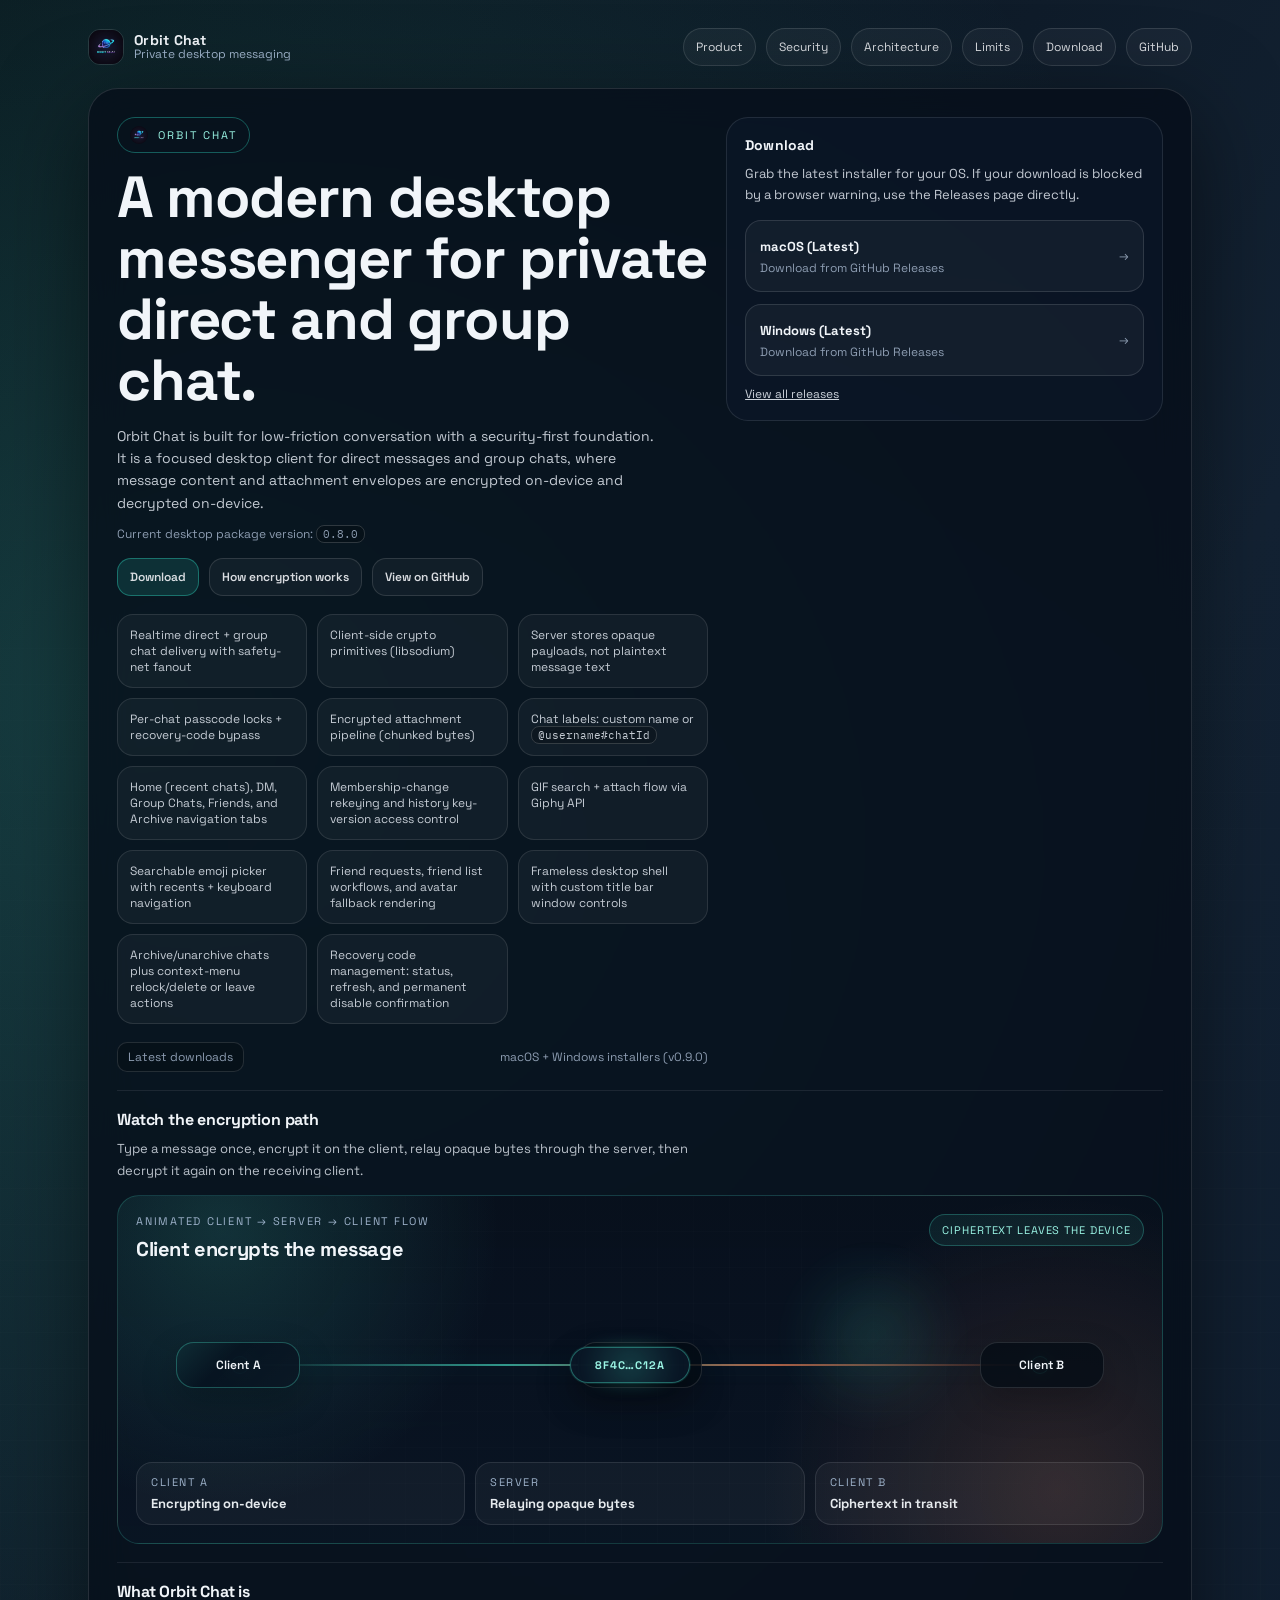
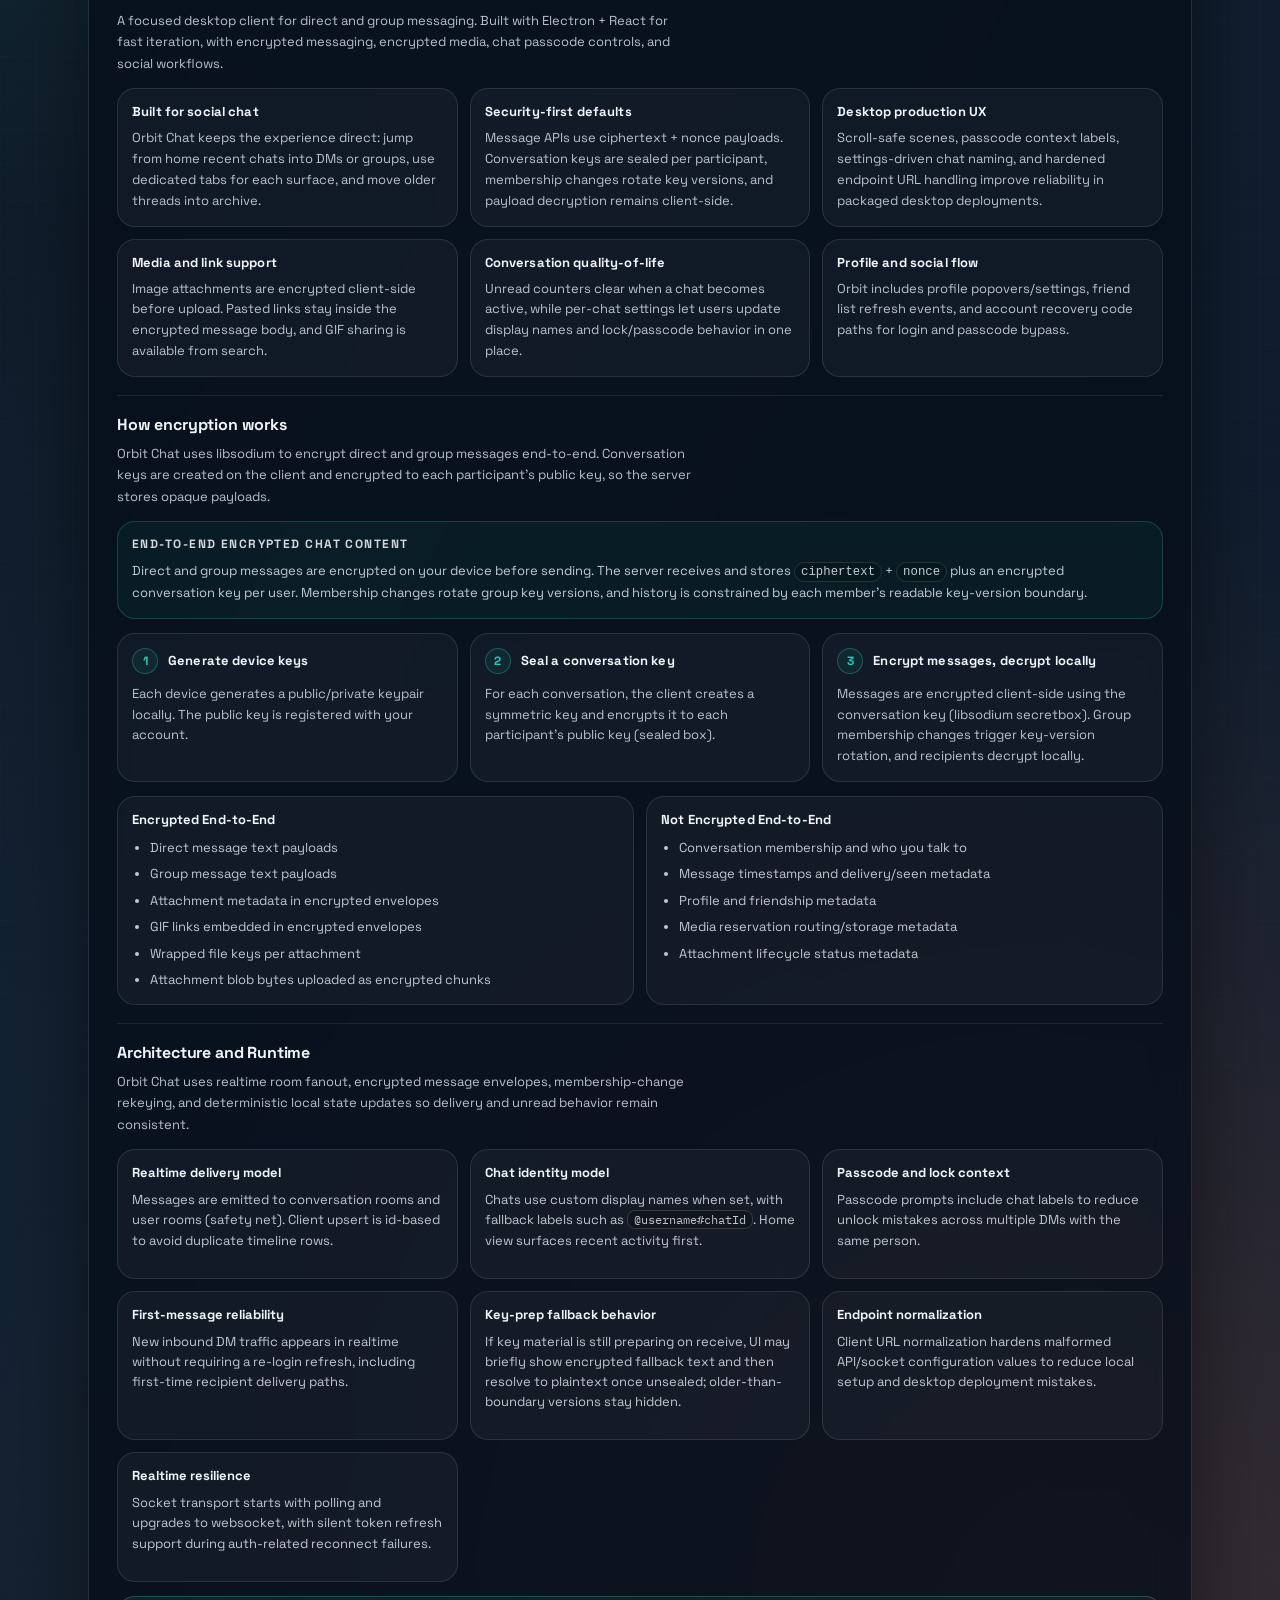
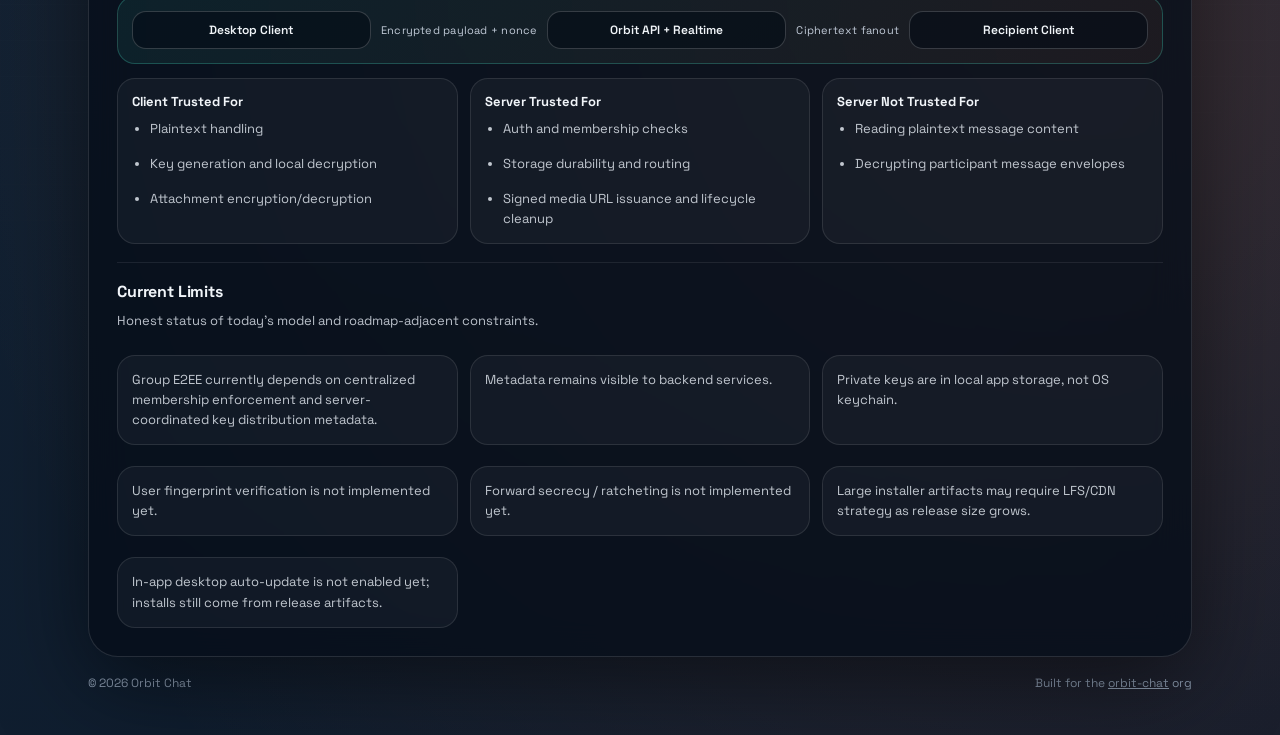
==== commit fad03ce8: "Update index.html and add new binaries: bump version to 0.9.0" ====
--- a/index.html
+++ b/index.html
@@ -78,7 +78,7 @@
 
               <div class="footer" style="margin-top: 18px">
                 <div class="kbd" id="dl-status">Latest downloads</div>
-                <div class="small">macOS + Windows installers (v0.8.0)</div>
+                <div class="small">macOS + Windows installers (v0.9.0)</div>
               </div>
             </section>
 
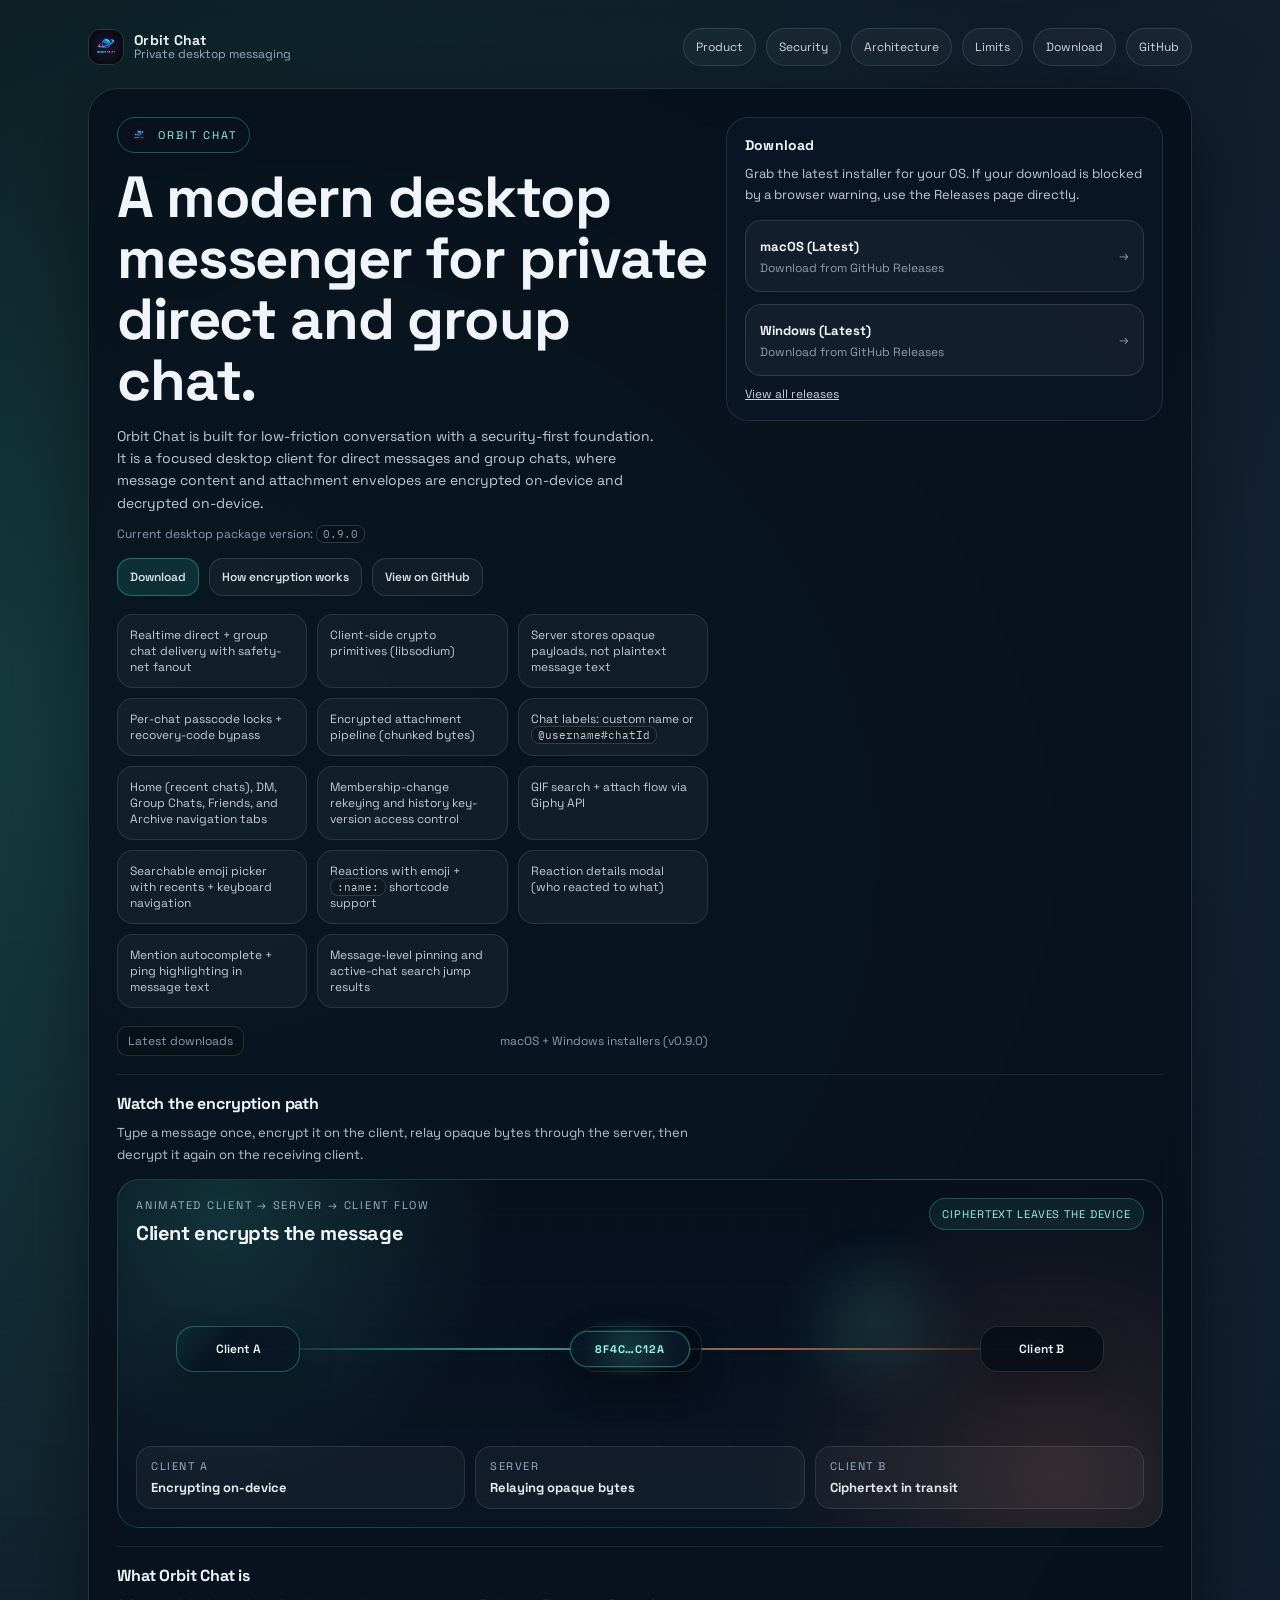
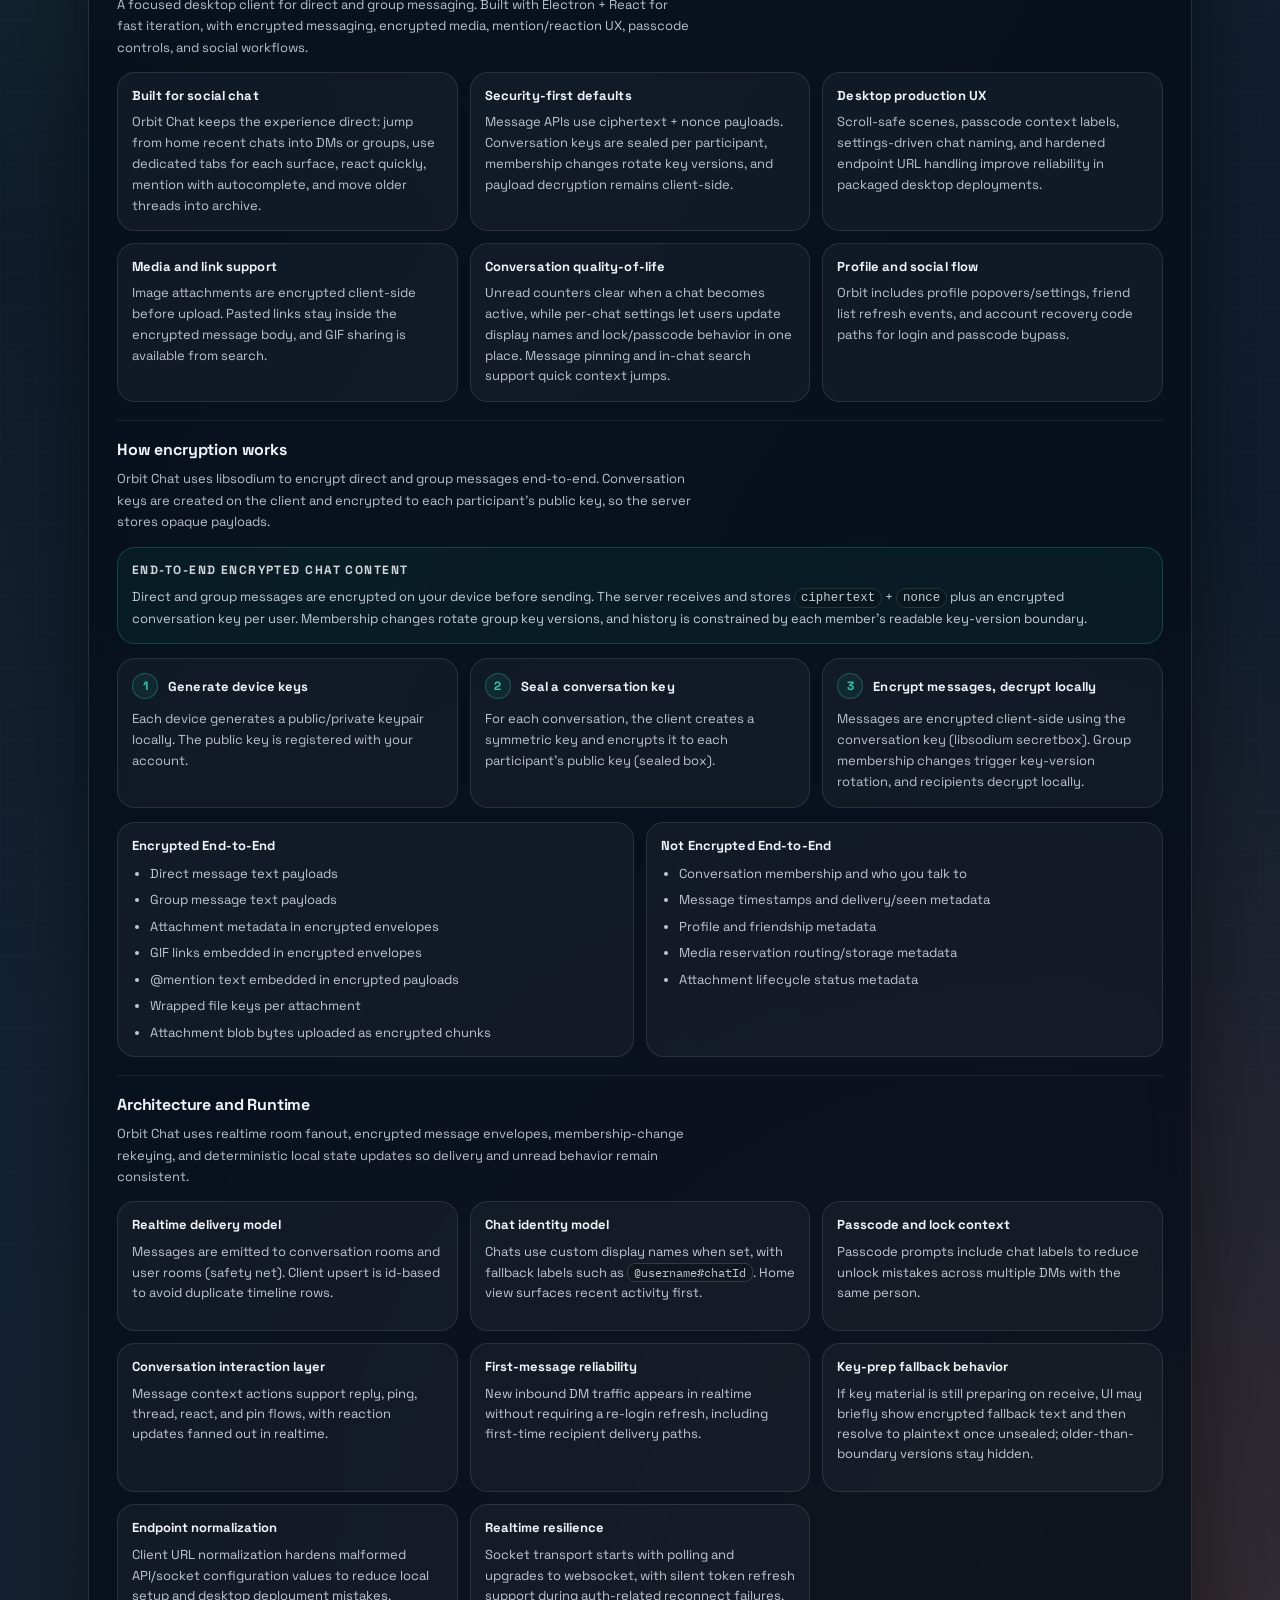
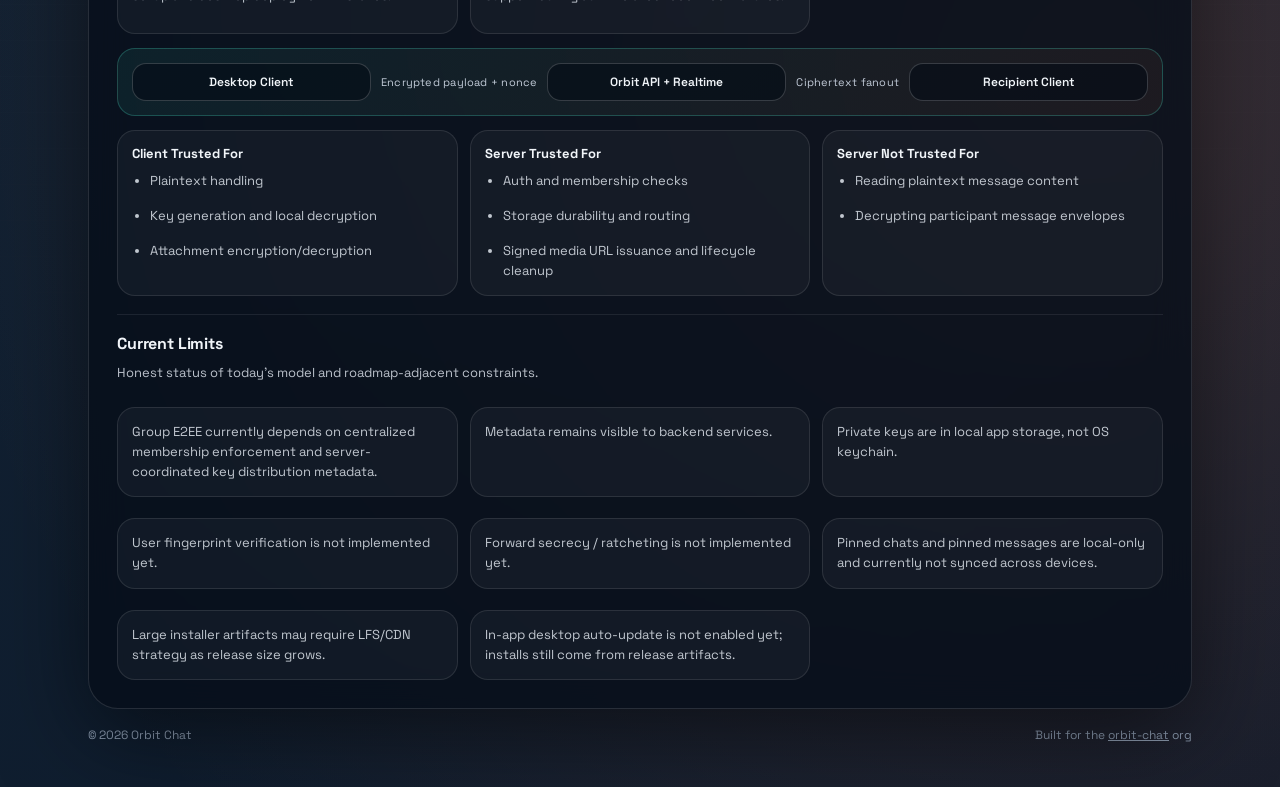
==== commit dfc8163f: "Update index.html for version 0.9.0 and enhance product features; add responsive navigation styles i" ====
--- a/index.html
+++ b/index.html
@@ -6,7 +6,7 @@
     <title>Orbit Chat | Private Desktop Messaging</title>
     <meta
       name="description"
-      content="Orbit Chat is a desktop-first private messenger with end-to-end encrypted direct and group chats, membership-change key rotation, encrypted attachments, realtime delivery, and passcode-locked chat controls."
+      content="Orbit Chat is a desktop-first private messenger with end-to-end encrypted direct and group chats, reactions, mentions, in-chat search, pinned messages, encrypted attachments, realtime delivery, and passcode-locked chat controls."
     />
 
     <link rel="icon" href="assets/logo.png" />
@@ -51,7 +51,7 @@
                 Orbit Chat is built for low-friction conversation with a security-first foundation. It is a focused desktop client for direct
                 messages and group chats, where message content and attachment envelopes are encrypted on-device and decrypted on-device.
               </p>
-              <p class="small">Current desktop package version: <span class="mono-inline">0.8.0</span></p>
+              <p class="small">Current desktop package version: <span class="mono-inline">0.9.0</span></p>
 
               <div class="cta-row" aria-label="Primary actions">
                 <a class="cta primary" href="#download">Download</a>
@@ -70,10 +70,10 @@
                 <div class="feature">Membership-change rekeying and history key-version access control</div>
                 <div class="feature">GIF search + attach flow via Giphy API</div>
                 <div class="feature">Searchable emoji picker with recents + keyboard navigation</div>
-                <div class="feature">Friend requests, friend list workflows, and avatar fallback rendering</div>
-                <div class="feature">Frameless desktop shell with custom title bar window controls</div>
-                <div class="feature">Archive/unarchive chats plus context-menu relock/delete or leave actions</div>
-                <div class="feature">Recovery code management: status, refresh, and permanent disable confirmation</div>
+                <div class="feature">Reactions with emoji + <span class="mono-inline">:name:</span> shortcode support</div>
+                <div class="feature">Reaction details modal (who reacted to what)</div>
+                <div class="feature">Mention autocomplete + ping highlighting in message text</div>
+                <div class="feature">Message-level pinning and active-chat search jump results</div>
               </div>
 
               <div class="footer" style="margin-top: 18px">
@@ -170,7 +170,7 @@
               <h2>What Orbit Chat is</h2>
               <p class="sublede">
                 A focused desktop client for direct and group messaging. Built with Electron + React for fast iteration, with encrypted messaging,
-                encrypted media, chat passcode controls, and social workflows.
+                encrypted media, mention/reaction UX, passcode controls, and social workflows.
               </p>
             </div>
 
@@ -179,7 +179,7 @@
                 <h3>Built for social chat</h3>
                 <p>
                   Orbit Chat keeps the experience direct: jump from home recent chats into DMs or groups, use dedicated tabs for each surface,
-                  and move older threads into archive.
+                  react quickly, mention with autocomplete, and move older threads into archive.
                 </p>
               </div>
               <div class="panel">
@@ -210,7 +210,7 @@
                 <h3>Conversation quality-of-life</h3>
                 <p>
                   Unread counters clear when a chat becomes active, while per-chat settings let users update display names and lock/passcode behavior
-                  in one place.
+                  in one place. Message pinning and in-chat search support quick context jumps.
                 </p>
               </div>
               <div class="panel">
@@ -281,6 +281,7 @@
                   <li>Group message text payloads</li>
                   <li>Attachment metadata in encrypted envelopes</li>
                   <li>GIF links embedded in encrypted envelopes</li>
+                  <li>@mention text embedded in encrypted payloads</li>
                   <li>Wrapped file keys per attachment</li>
                   <li>Attachment blob bytes uploaded as encrypted chunks</li>
                 </ul>
@@ -324,6 +325,10 @@
 
             <div class="runtime-grid" style="margin-top: 12px">
               <div class="runtime-card">
+                <h3>Conversation interaction layer</h3>
+                <p>Message context actions support reply, ping, thread, react, and pin flows, with reaction updates fanned out in realtime.</p>
+              </div>
+              <div class="runtime-card">
                 <h3>First-message reliability</h3>
                 <p>New inbound DM traffic appears in realtime without requiring a re-login refresh, including first-time recipient delivery paths.</p>
               </div>
@@ -390,6 +395,7 @@
               <div class="limit">Private keys are in local app storage, not OS keychain.</div>
               <div class="limit">User fingerprint verification is not implemented yet.</div>
               <div class="limit">Forward secrecy / ratcheting is not implemented yet.</div>
+              <div class="limit">Pinned chats and pinned messages are local-only and currently not synced across devices.</div>
               <div class="limit">Large installer artifacts may require LFS/CDN strategy as release size grows.</div>
               <div class="limit">In-app desktop auto-update is not enabled yet; installs still come from release artifacts.</div>
             </div>
--- a/styles.css
+++ b/styles.css
@@ -122,6 +122,20 @@
   display: inline-flex;
   align-items: center;
   gap: 10px;
+}
+
+@media (max-width: 900px) {
+  .nav {
+    flex-direction: column;
+    align-items: flex-start;
+    gap: 10px;
+  }
+
+  .nav-links {
+    width: 100%;
+    overflow-x: auto;
+    padding-bottom: 2px;
+  }
 }
 
 .pill {
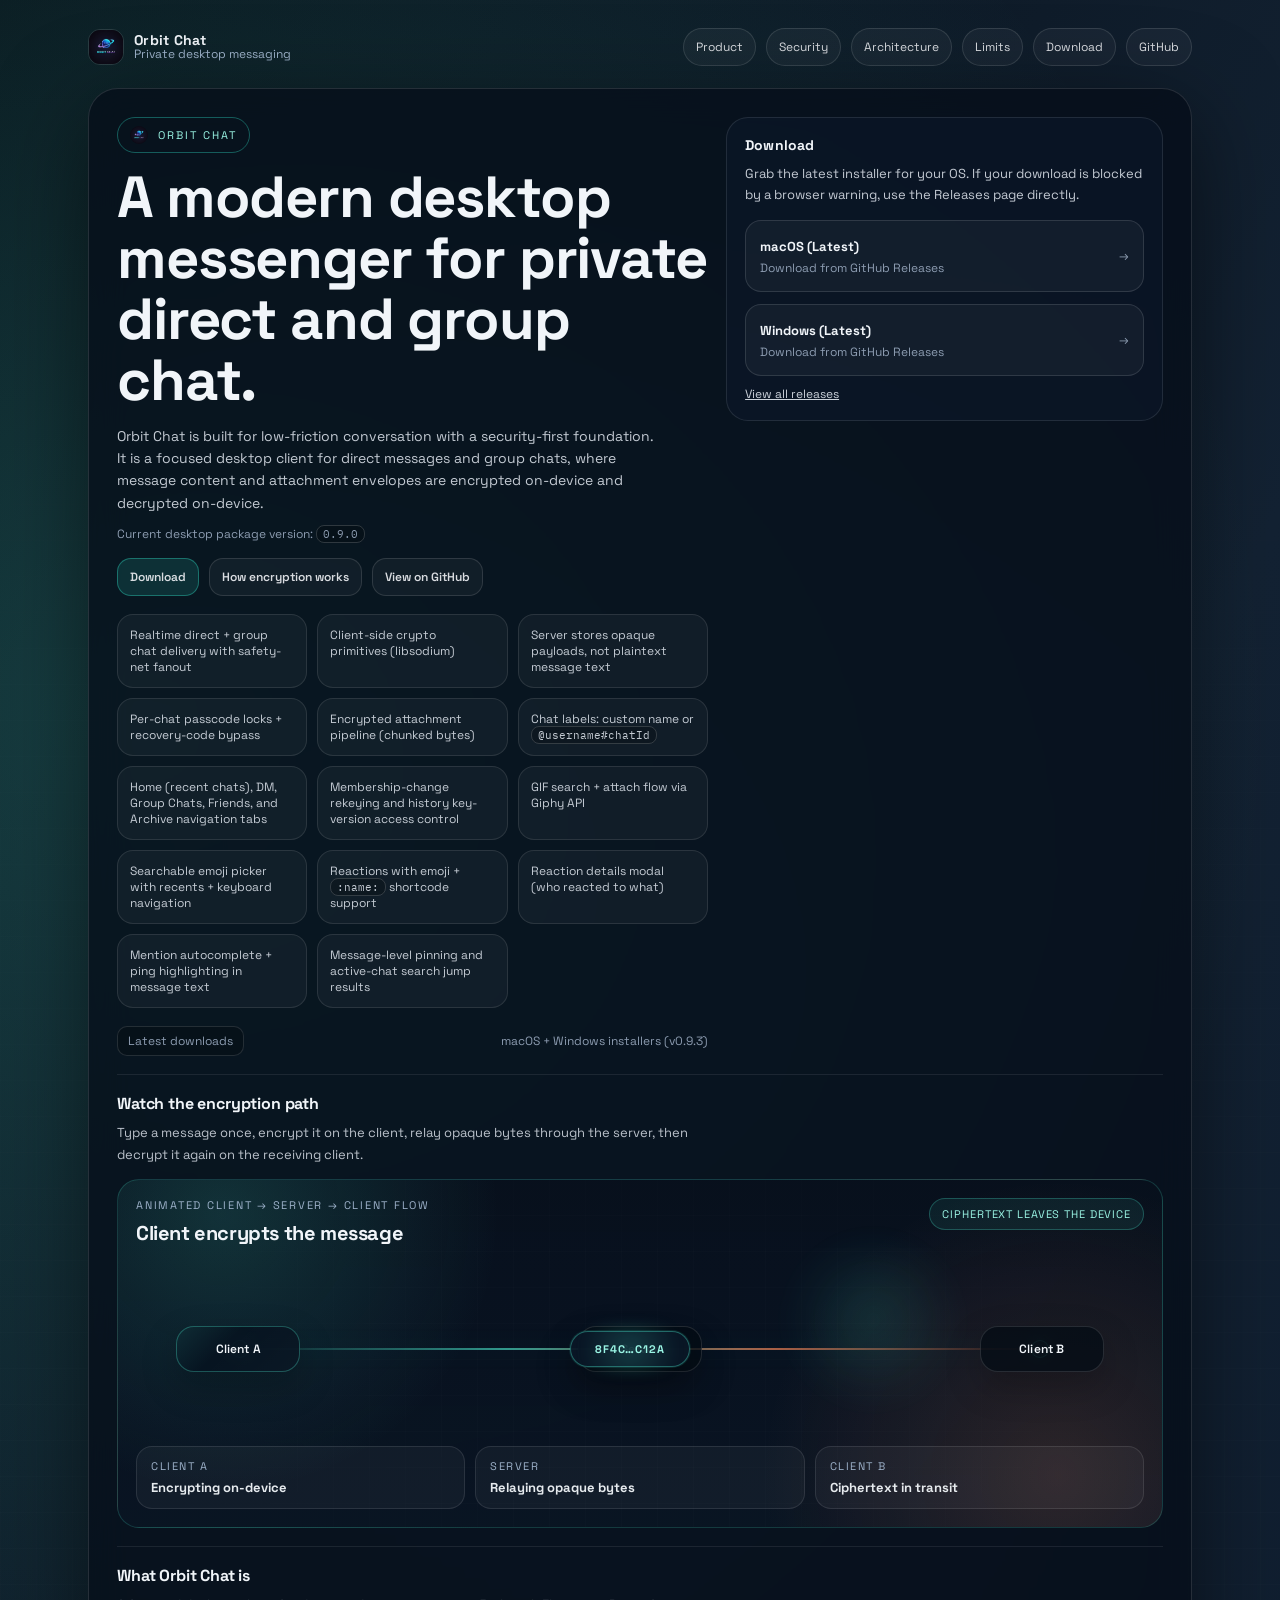
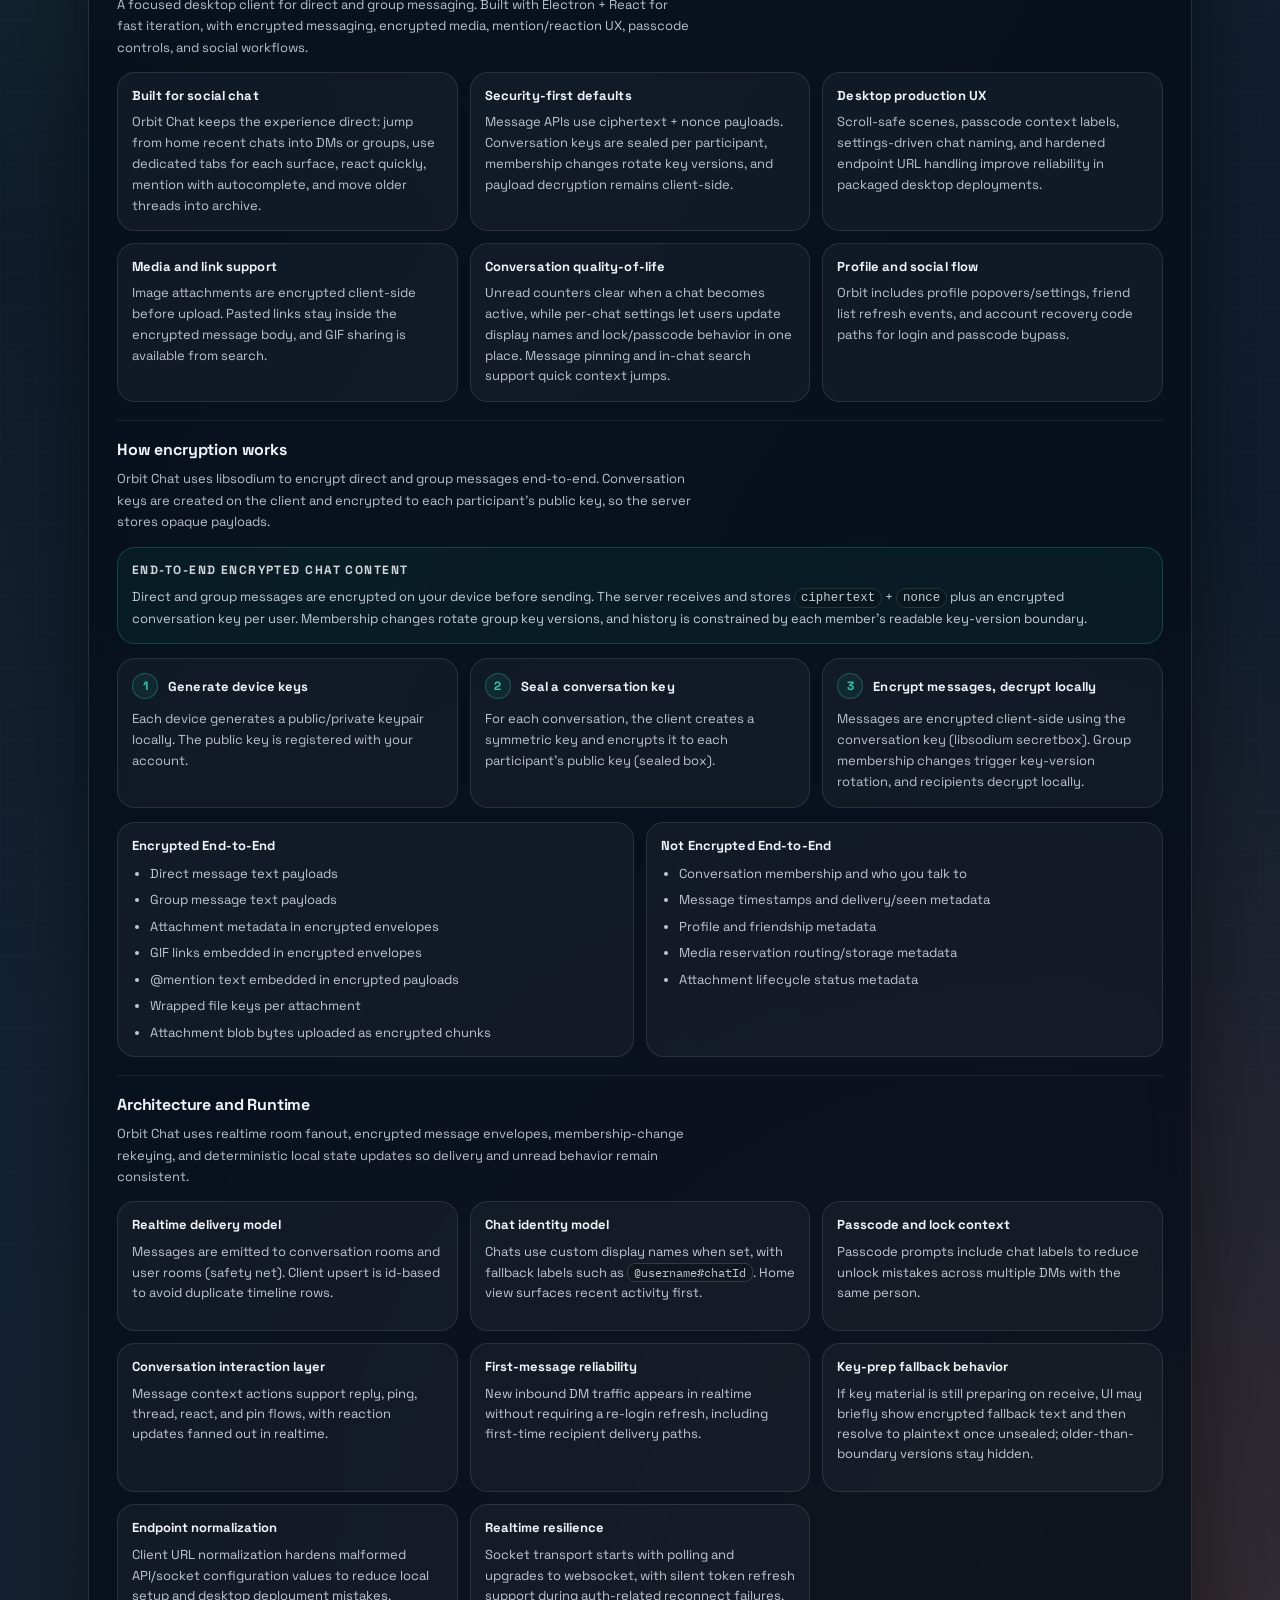
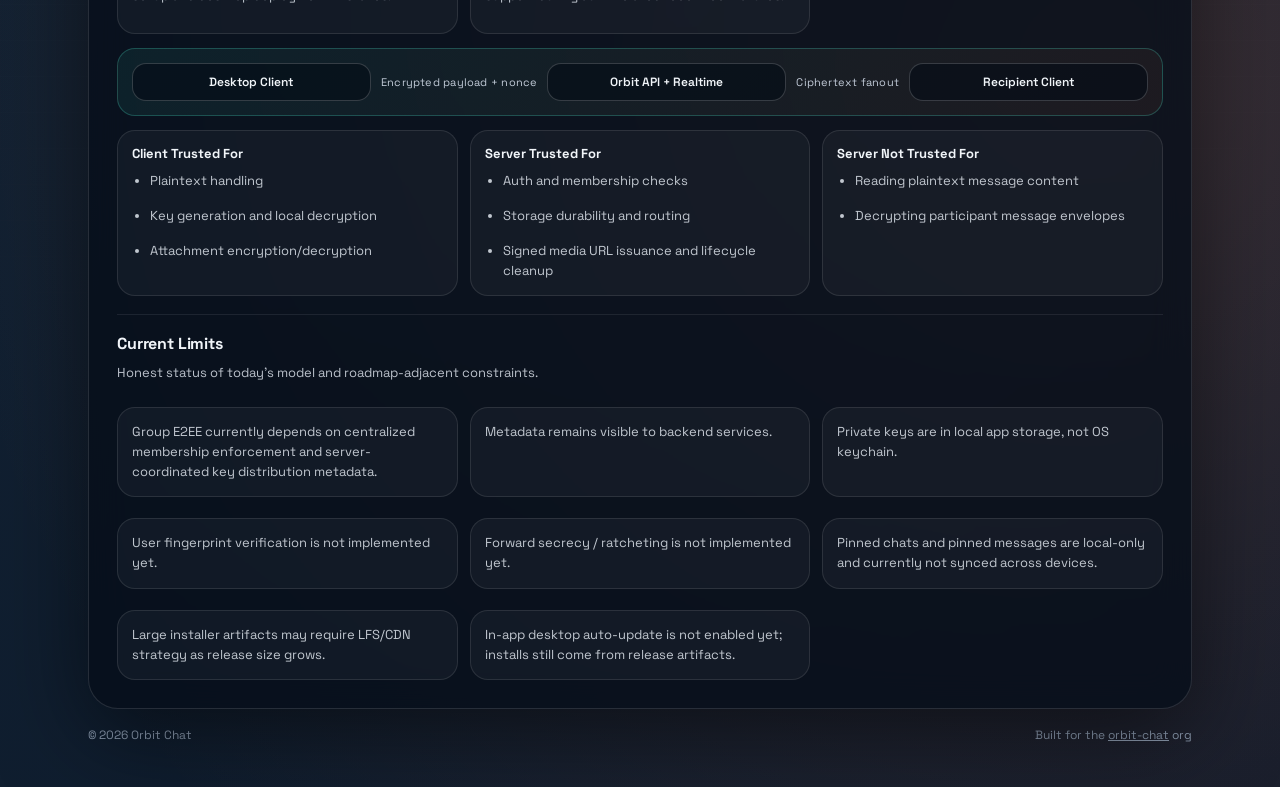
==== commit 7910a04f: "Update installers to version 0.9.3 and modify download links in index.html" ====
--- a/index.html
+++ b/index.html
@@ -78,7 +78,7 @@
 
               <div class="footer" style="margin-top: 18px">
                 <div class="kbd" id="dl-status">Latest downloads</div>
-                <div class="small">macOS + Windows installers (v0.9.0)</div>
+                <div class="small">macOS + Windows installers (v0.9.3)</div>
               </div>
             </section>
 
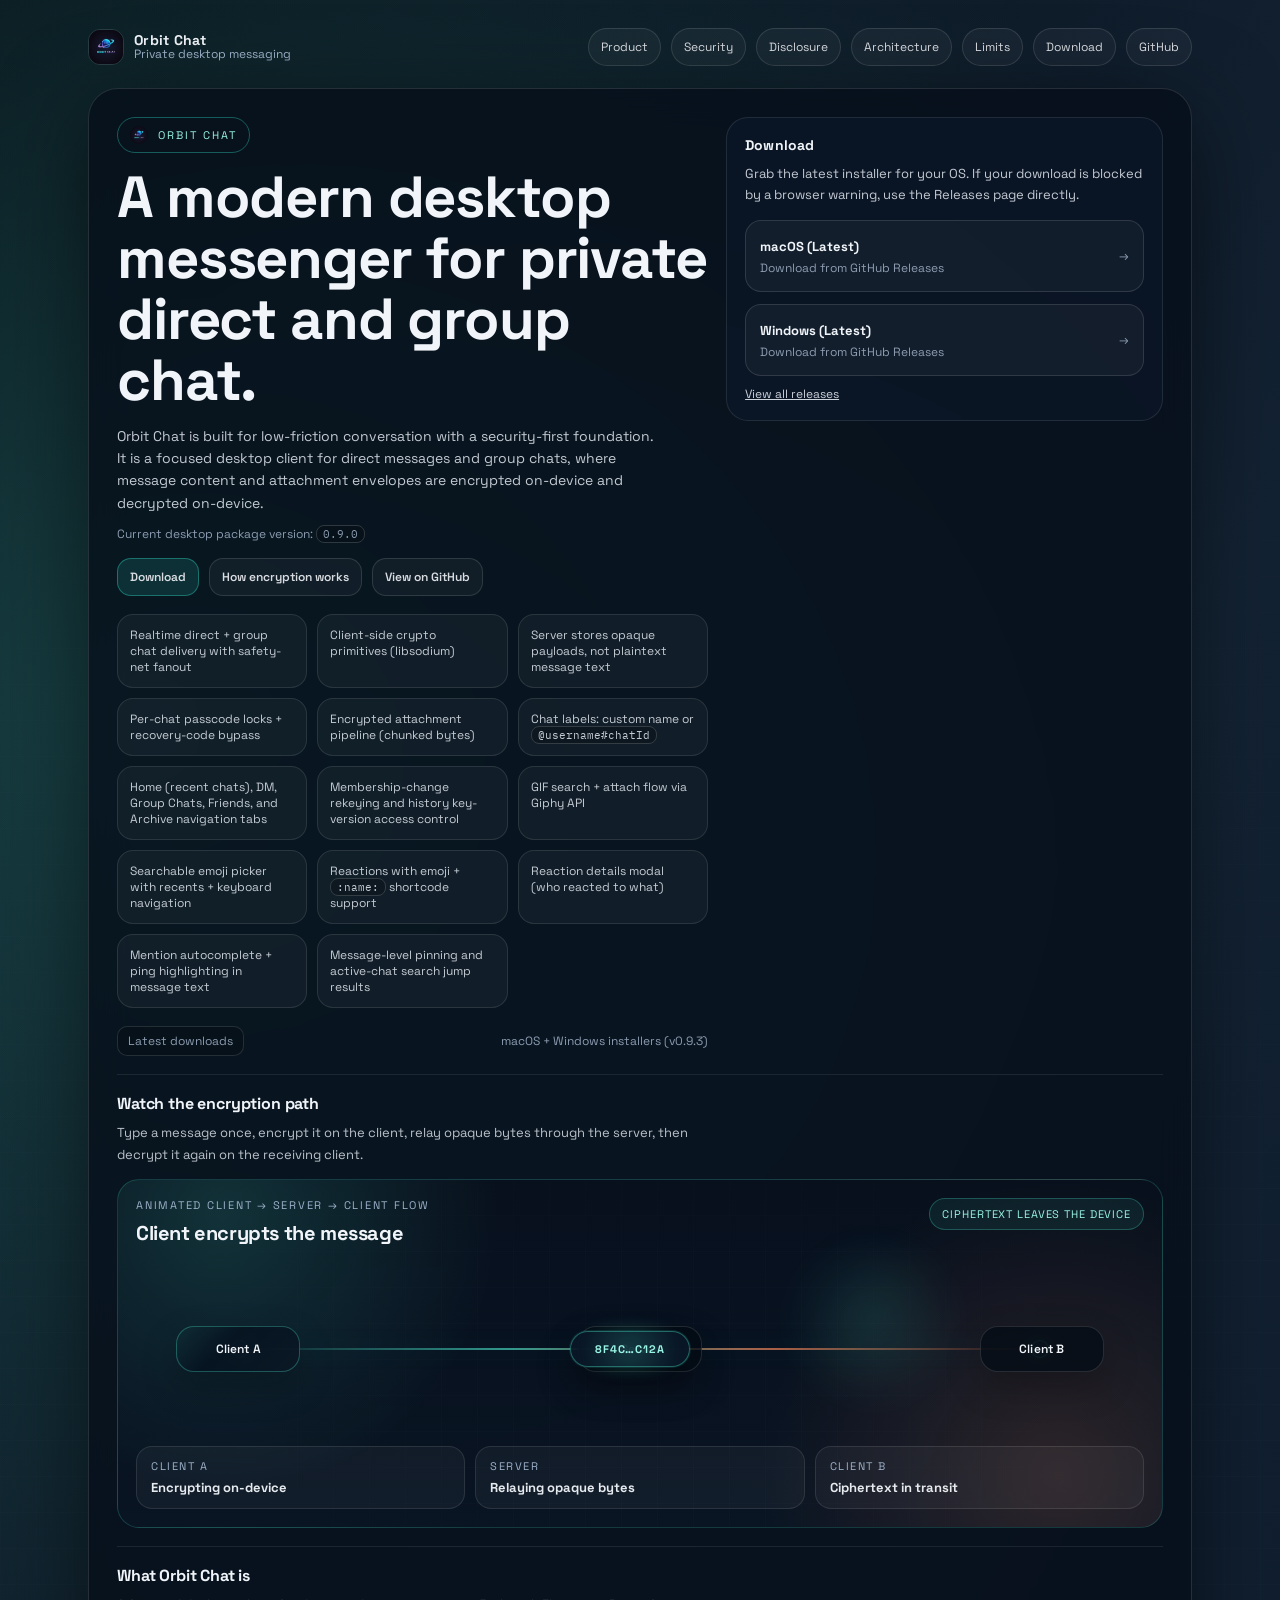
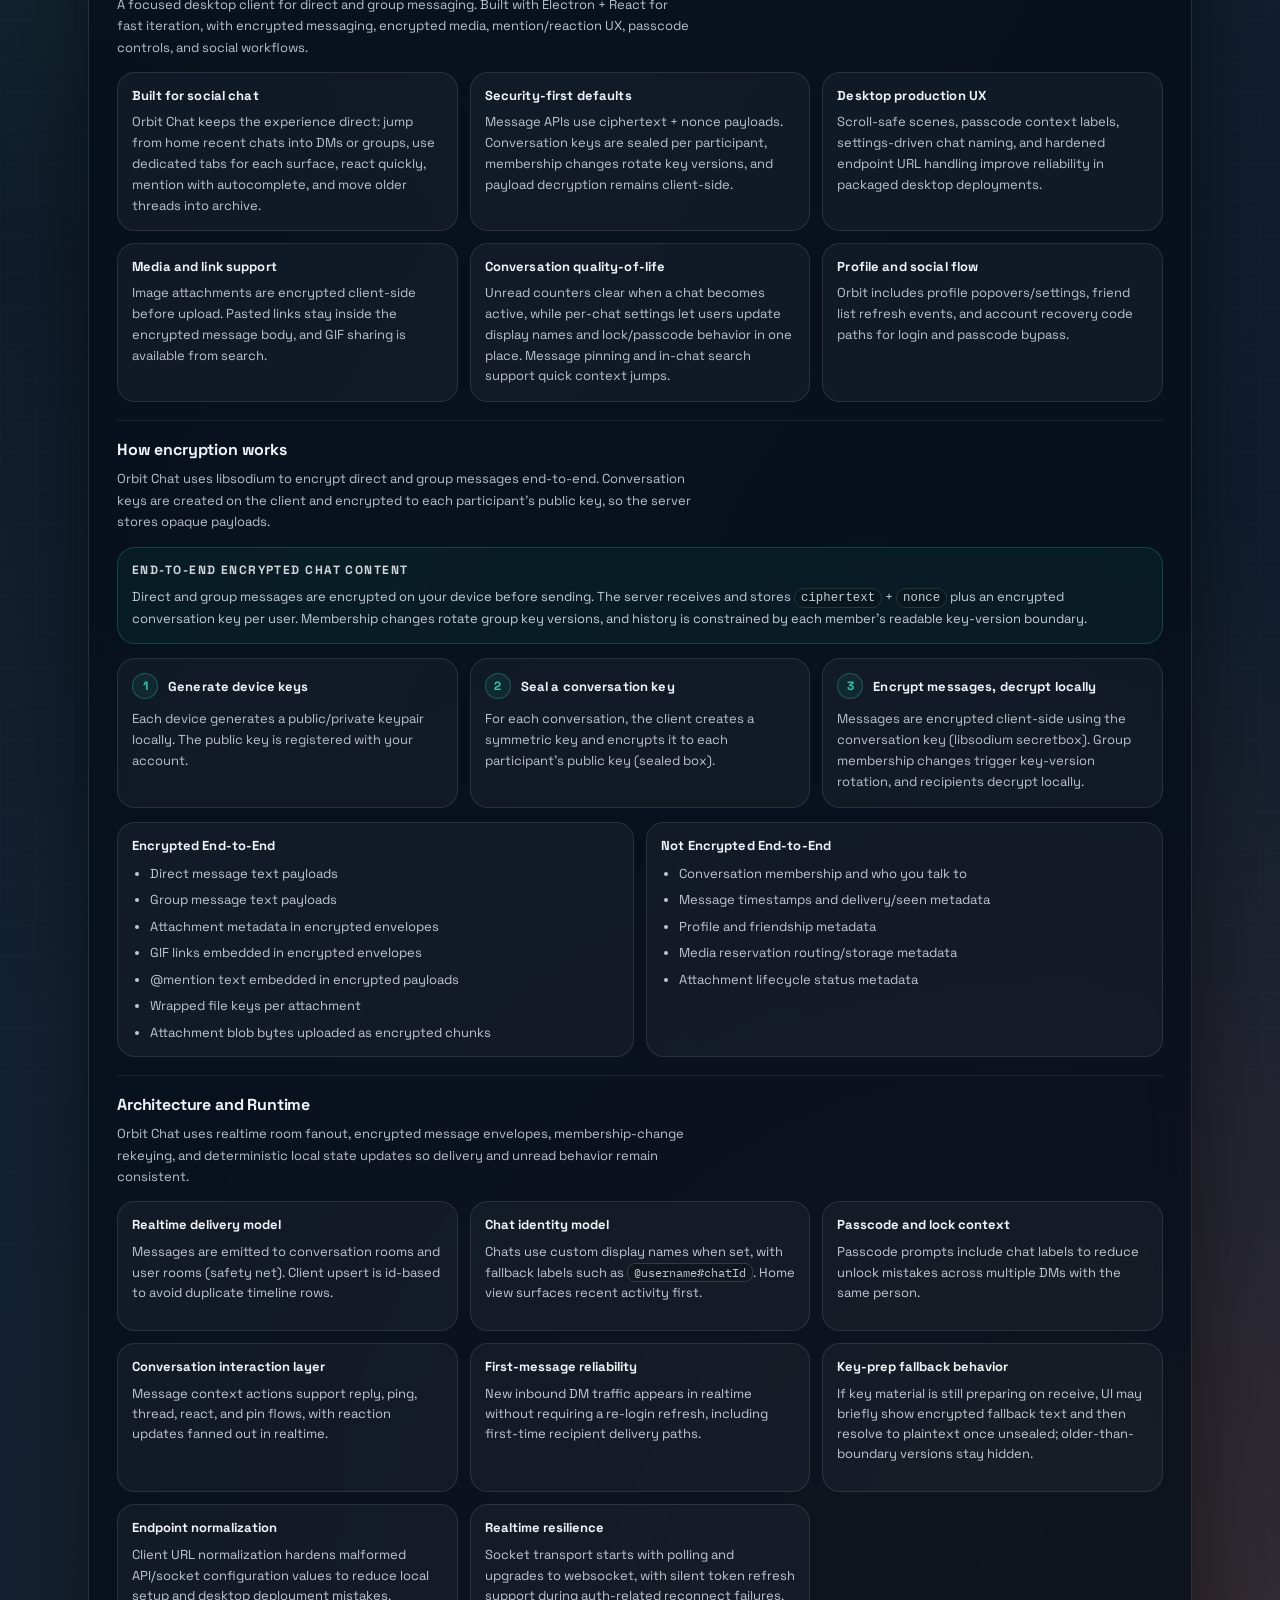
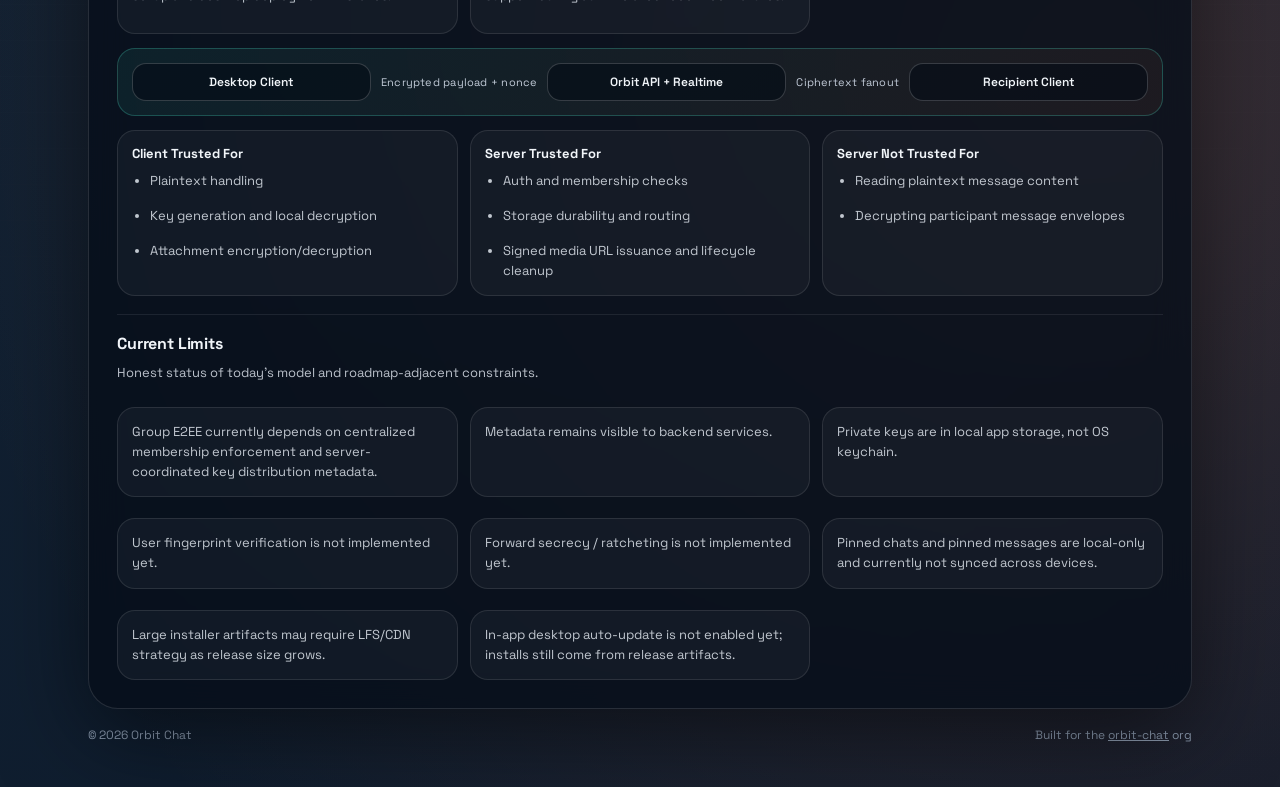
==== commit aaa56ca4: "Add site CI deploy and security disclosure page" ====
--- a/index.html
+++ b/index.html
@@ -31,6 +31,7 @@
           <nav class="nav-links" aria-label="Primary">
             <a class="pill" href="#product">Product</a>
             <a class="pill" href="#security">Security</a>
+            <a class="pill" href="security.html">Disclosure</a>
             <a class="pill" href="#architecture">Architecture</a>
             <a class="pill" href="#limits">Limits</a>
             <a class="pill" href="#download">Download</a>
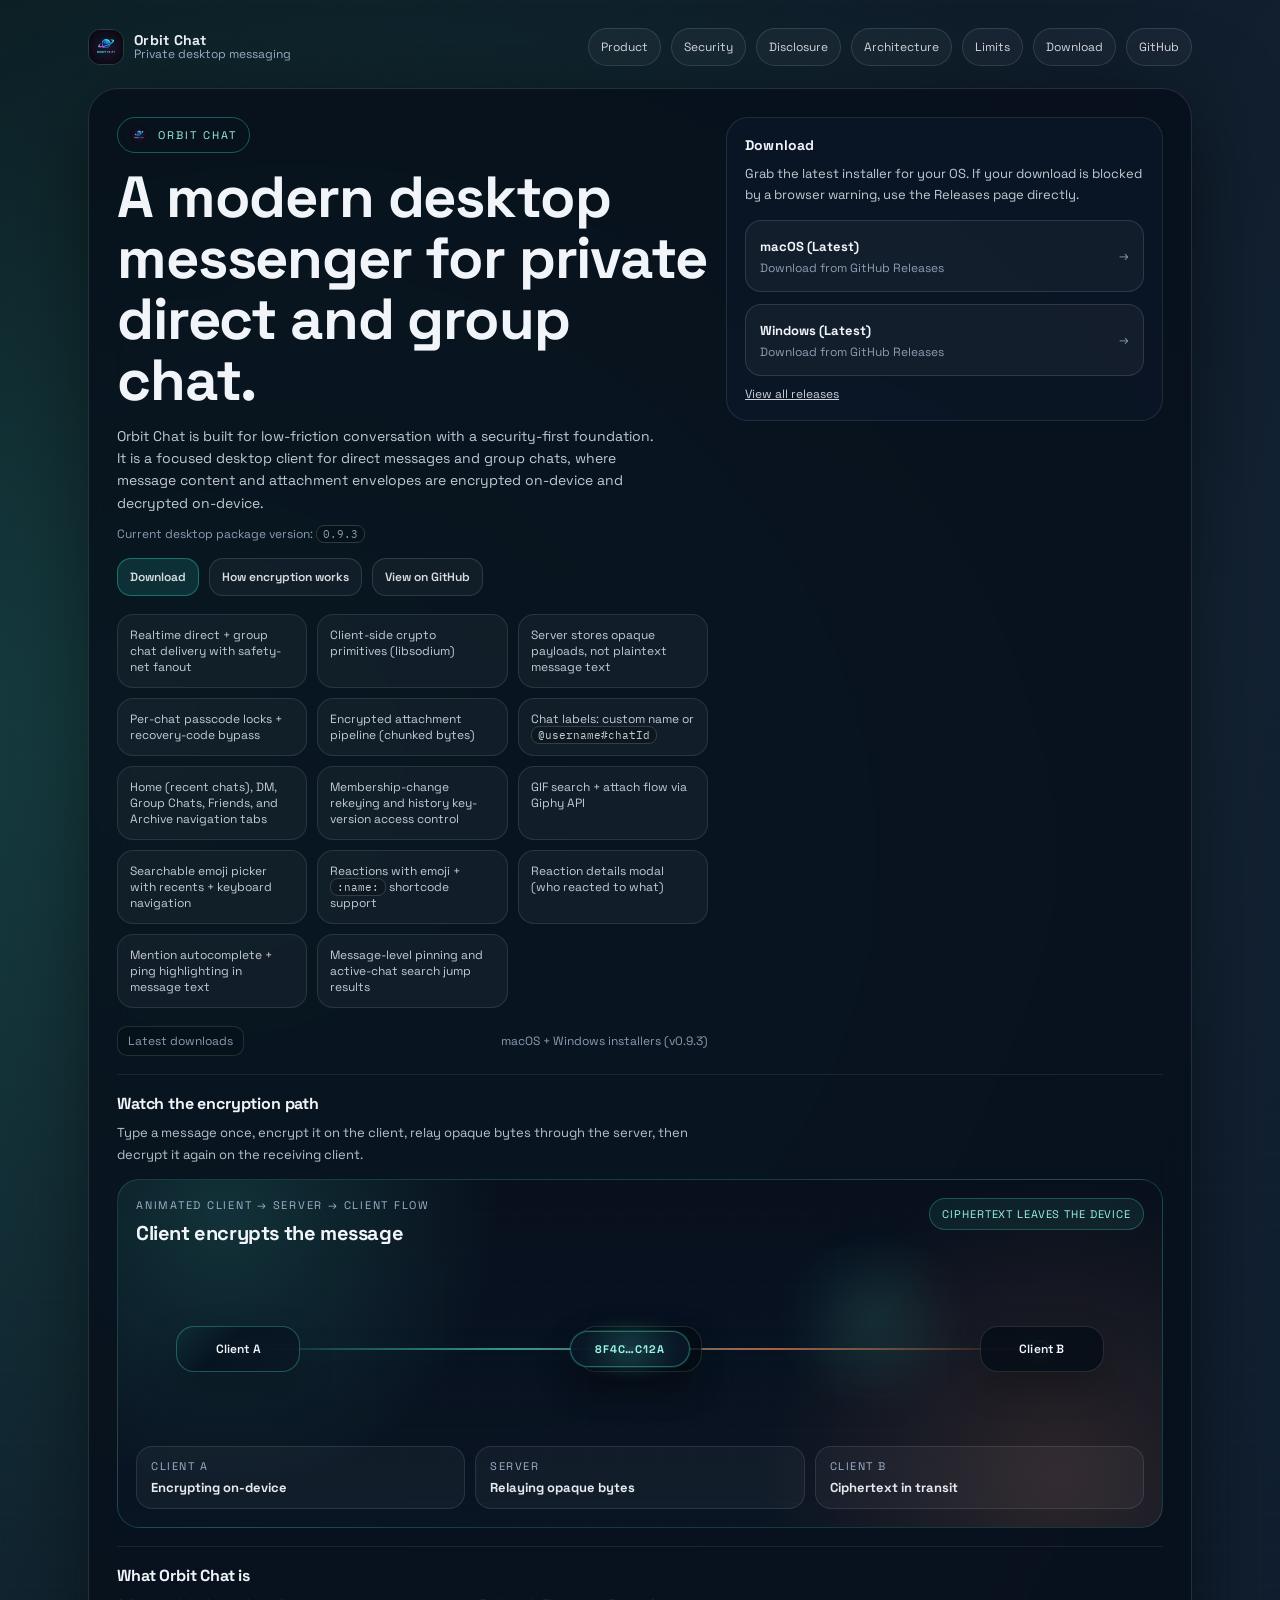
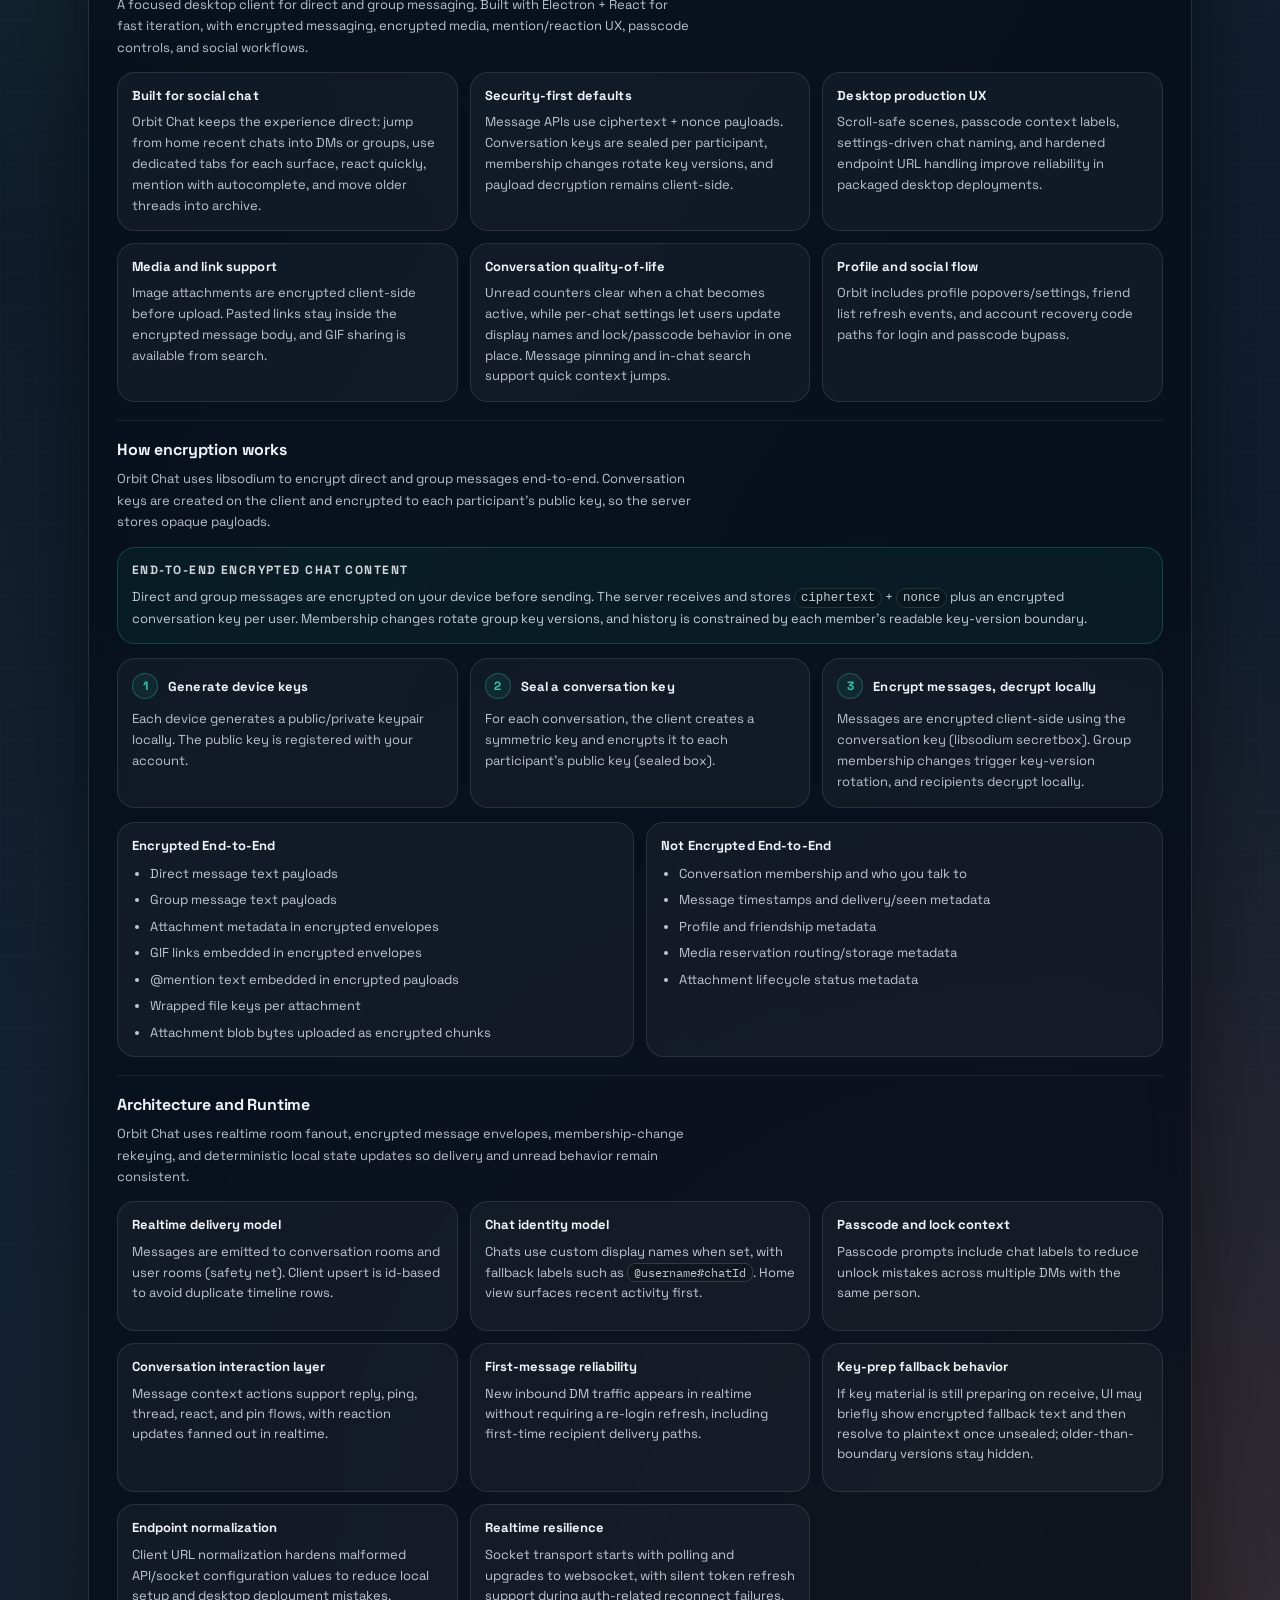
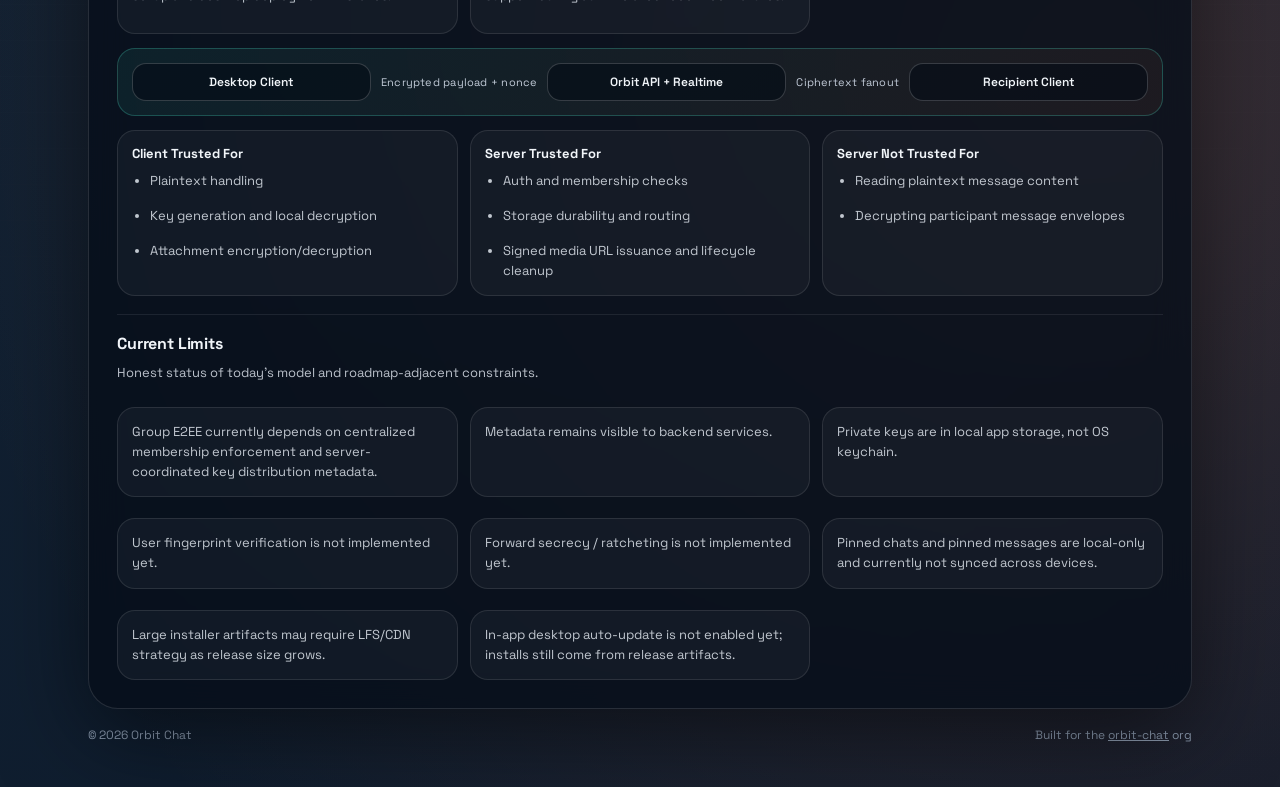
==== commit 7d4ac2ab: "Replace inline CI checks with a validation script and fix advertised version The workflow's inline c" ====
--- a/index.html
+++ b/index.html
@@ -52,7 +52,7 @@
                 Orbit Chat is built for low-friction conversation with a security-first foundation. It is a focused desktop client for direct
                 messages and group chats, where message content and attachment envelopes are encrypted on-device and decrypted on-device.
               </p>
-              <p class="small">Current desktop package version: <span class="mono-inline">0.9.0</span></p>
+              <p class="small">Current desktop package version: <span class="mono-inline">0.9.3</span></p>
 
               <div class="cta-row" aria-label="Primary actions">
                 <a class="cta primary" href="#download">Download</a>
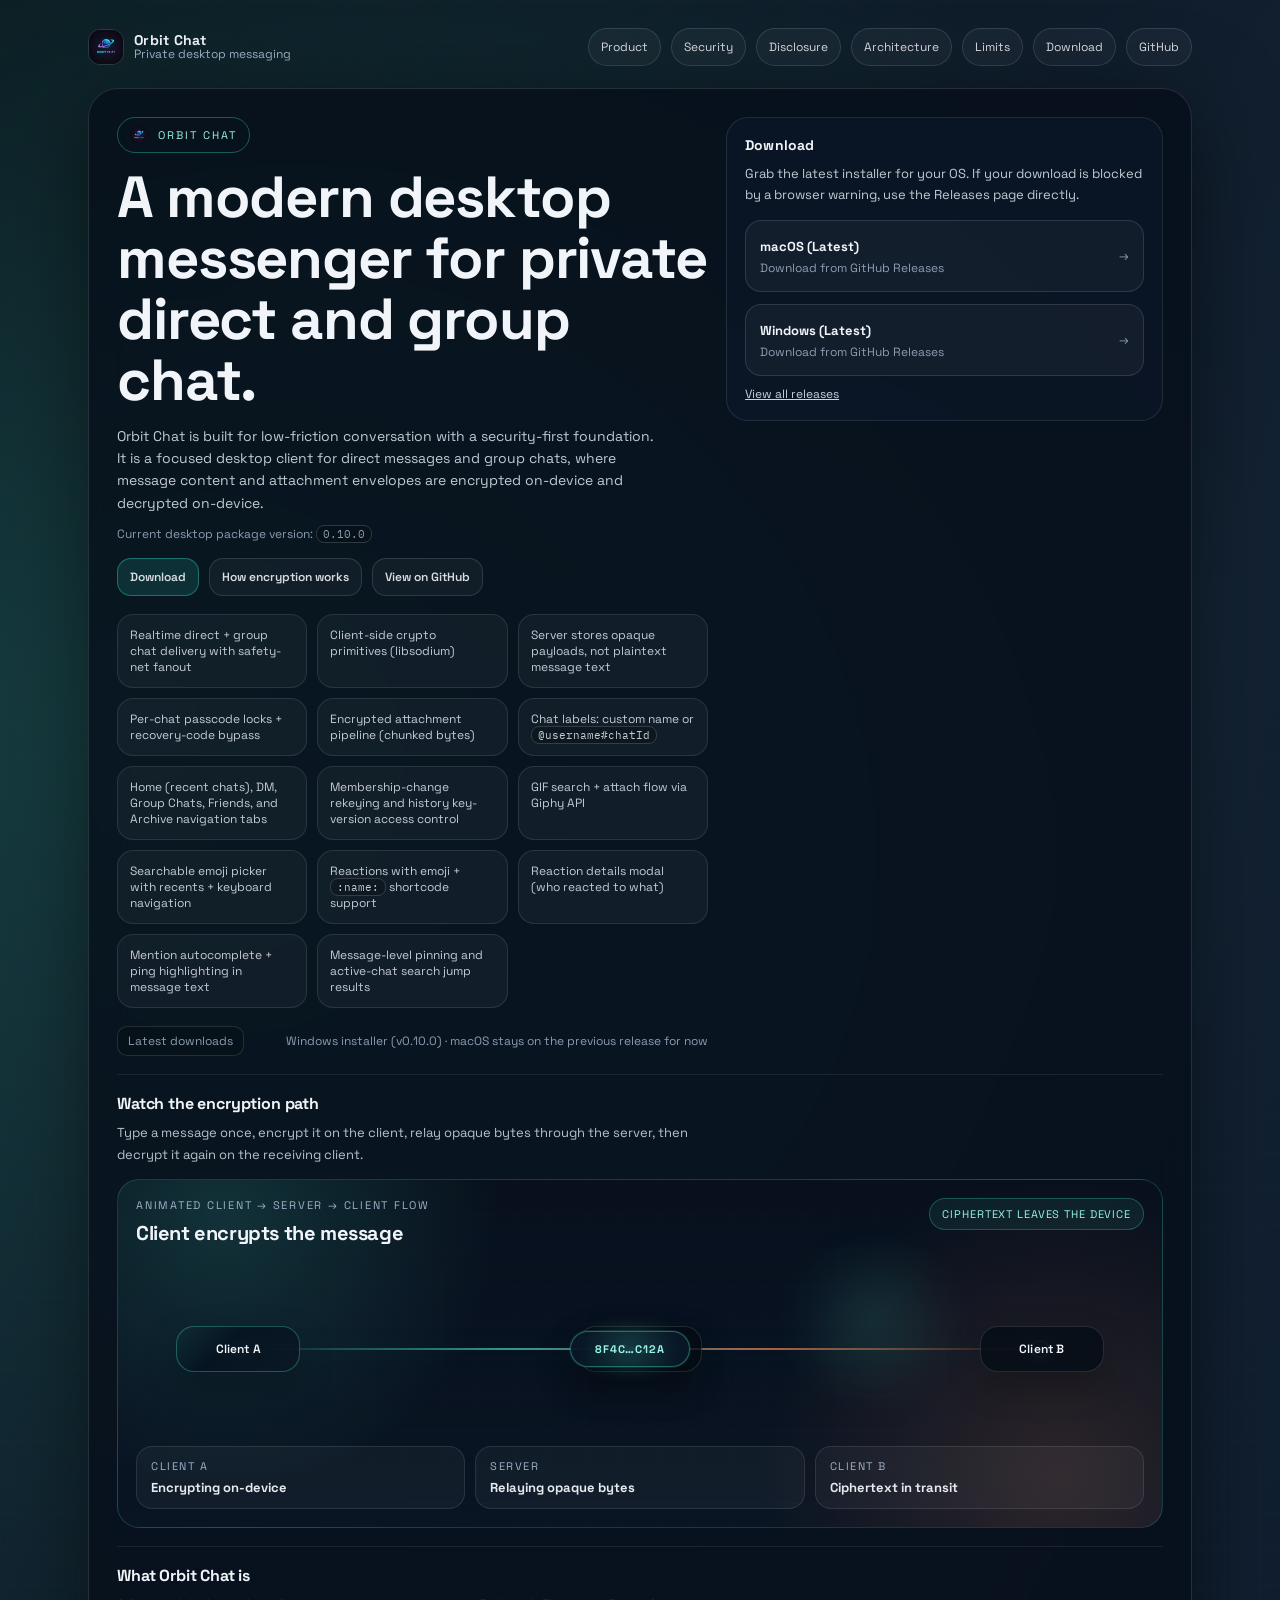
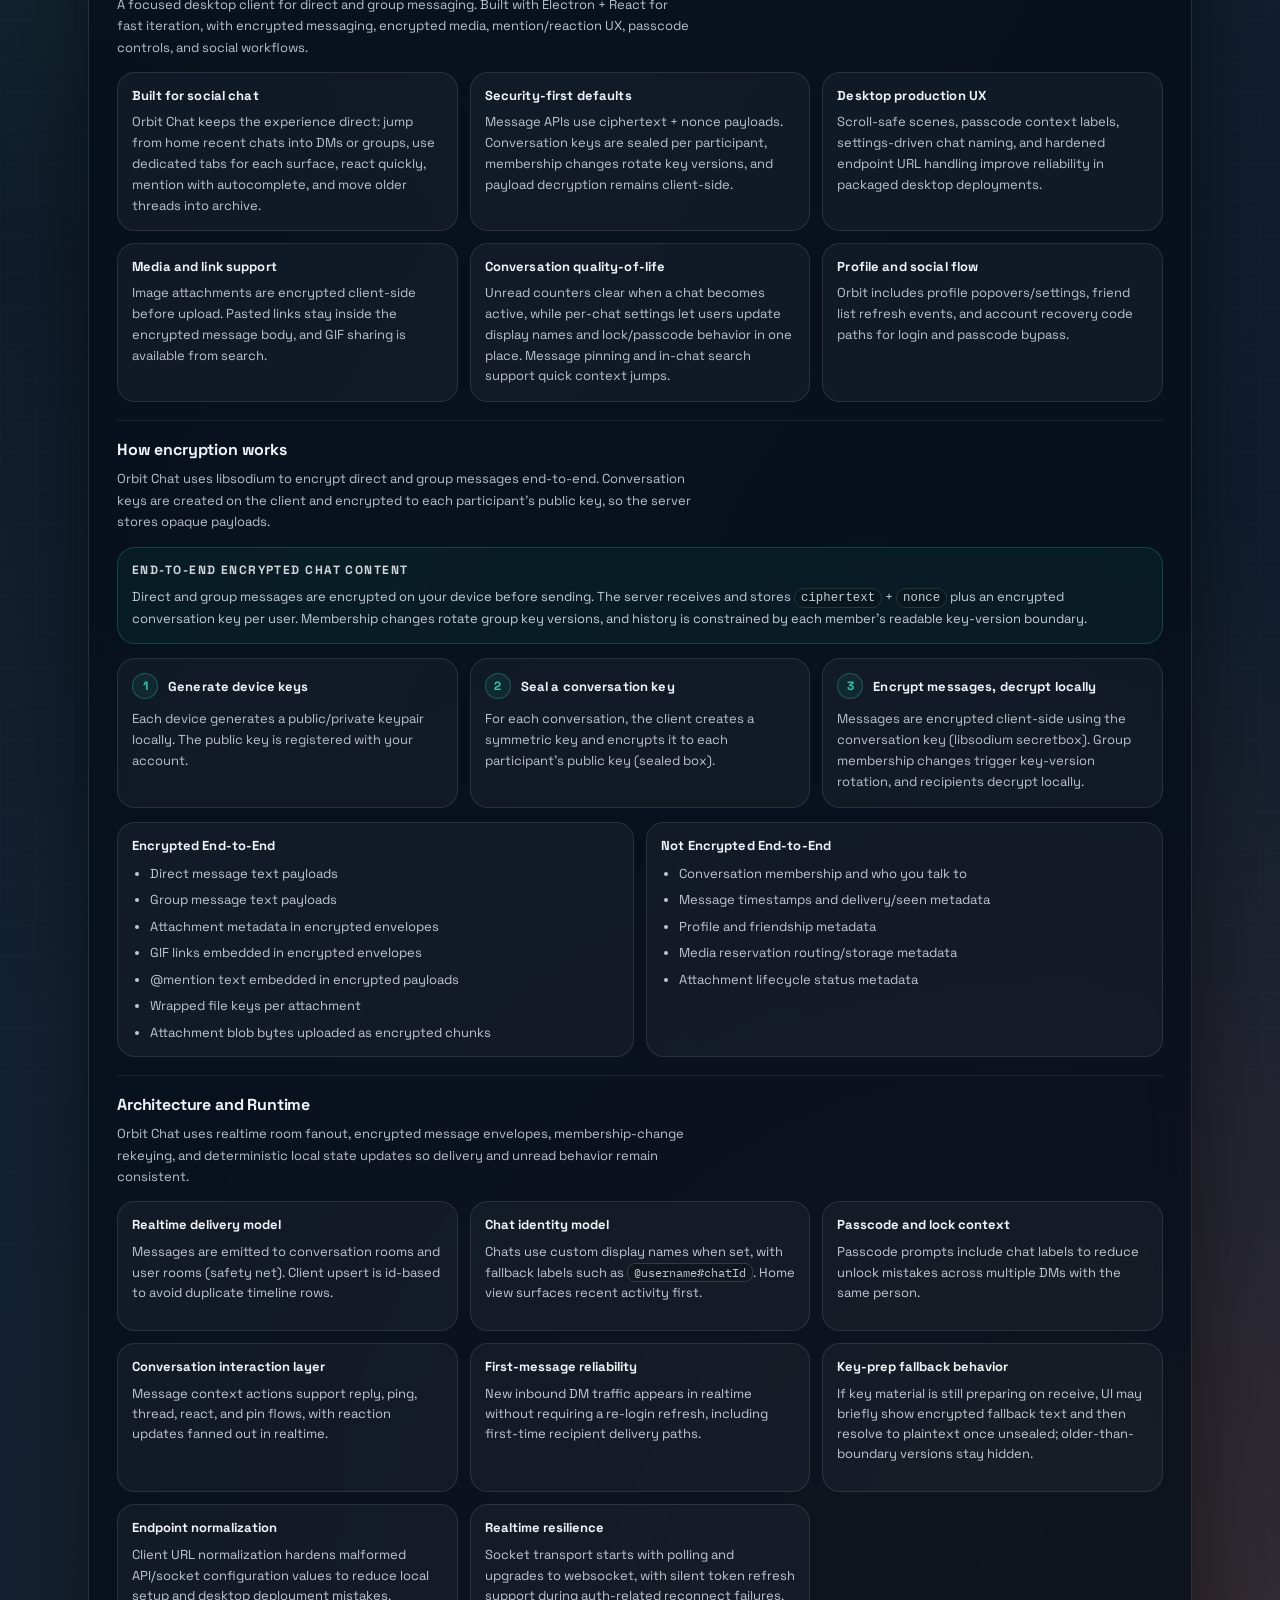
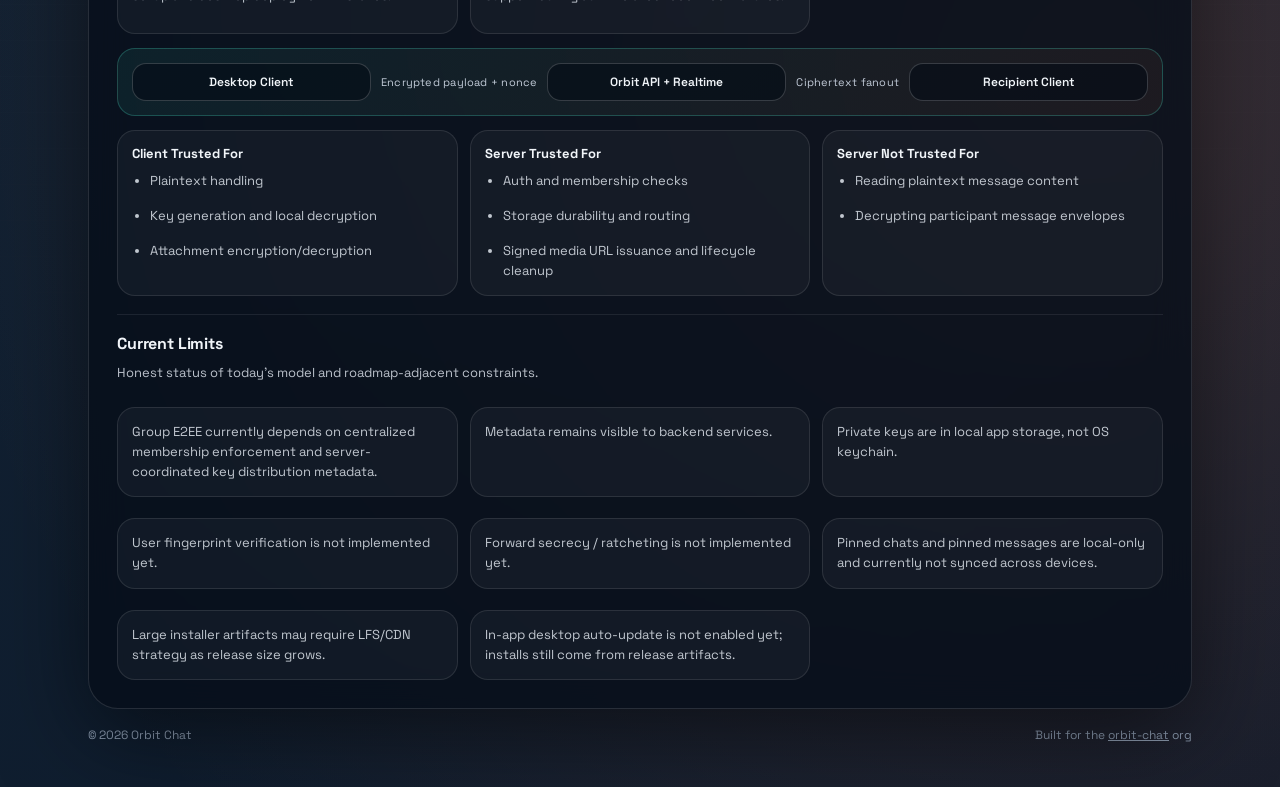
==== commit 878b9611: "Update Windows installer to version 0.10.0 The redesigned desktop app. macOS stays on 0.9.3 for now," ====
--- a/index.html
+++ b/index.html
@@ -52,7 +52,7 @@
                 Orbit Chat is built for low-friction conversation with a security-first foundation. It is a focused desktop client for direct
                 messages and group chats, where message content and attachment envelopes are encrypted on-device and decrypted on-device.
               </p>
-              <p class="small">Current desktop package version: <span class="mono-inline">0.9.3</span></p>
+              <p class="small">Current desktop package version: <span class="mono-inline">0.10.0</span></p>
 
               <div class="cta-row" aria-label="Primary actions">
                 <a class="cta primary" href="#download">Download</a>
@@ -79,7 +79,7 @@
 
               <div class="footer" style="margin-top: 18px">
                 <div class="kbd" id="dl-status">Latest downloads</div>
-                <div class="small">macOS + Windows installers (v0.9.3)</div>
+                <div class="small">Windows installer (v0.10.0) · macOS stays on the previous release for now</div>
               </div>
             </section>
 
